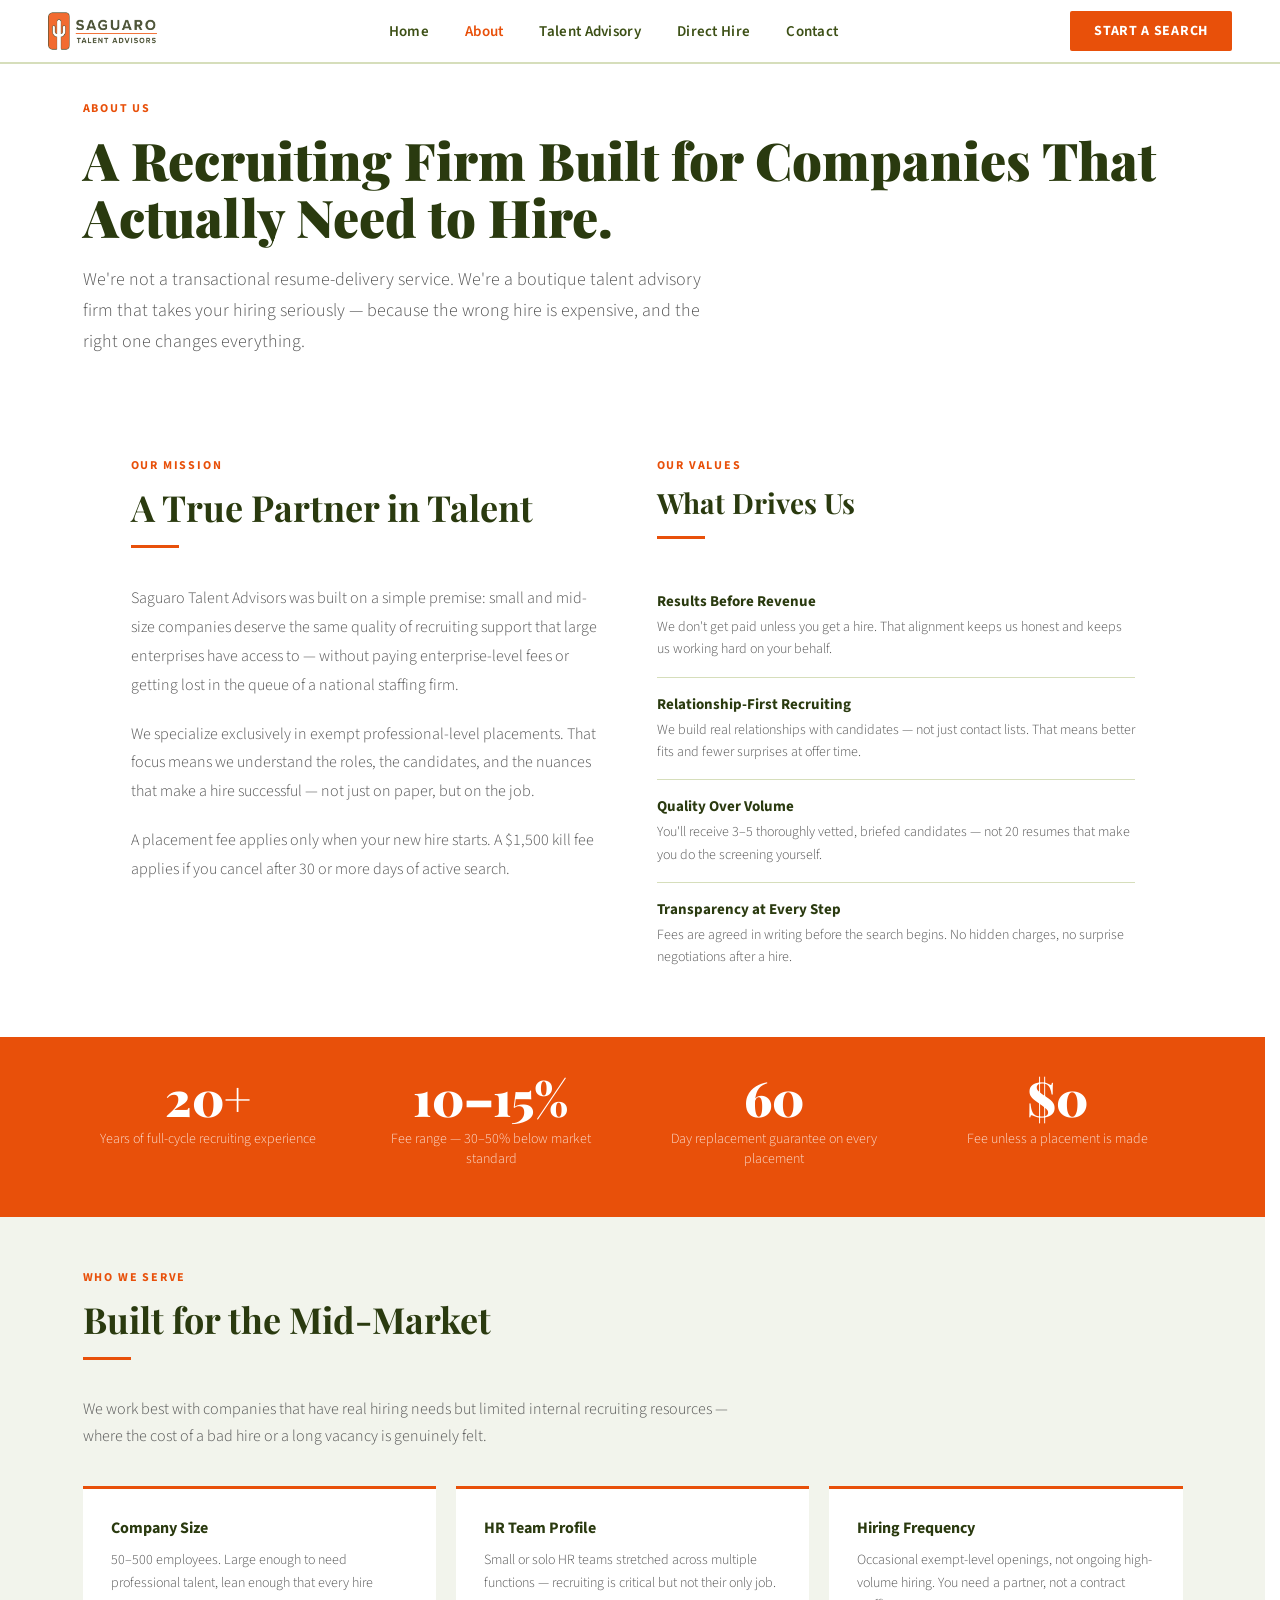
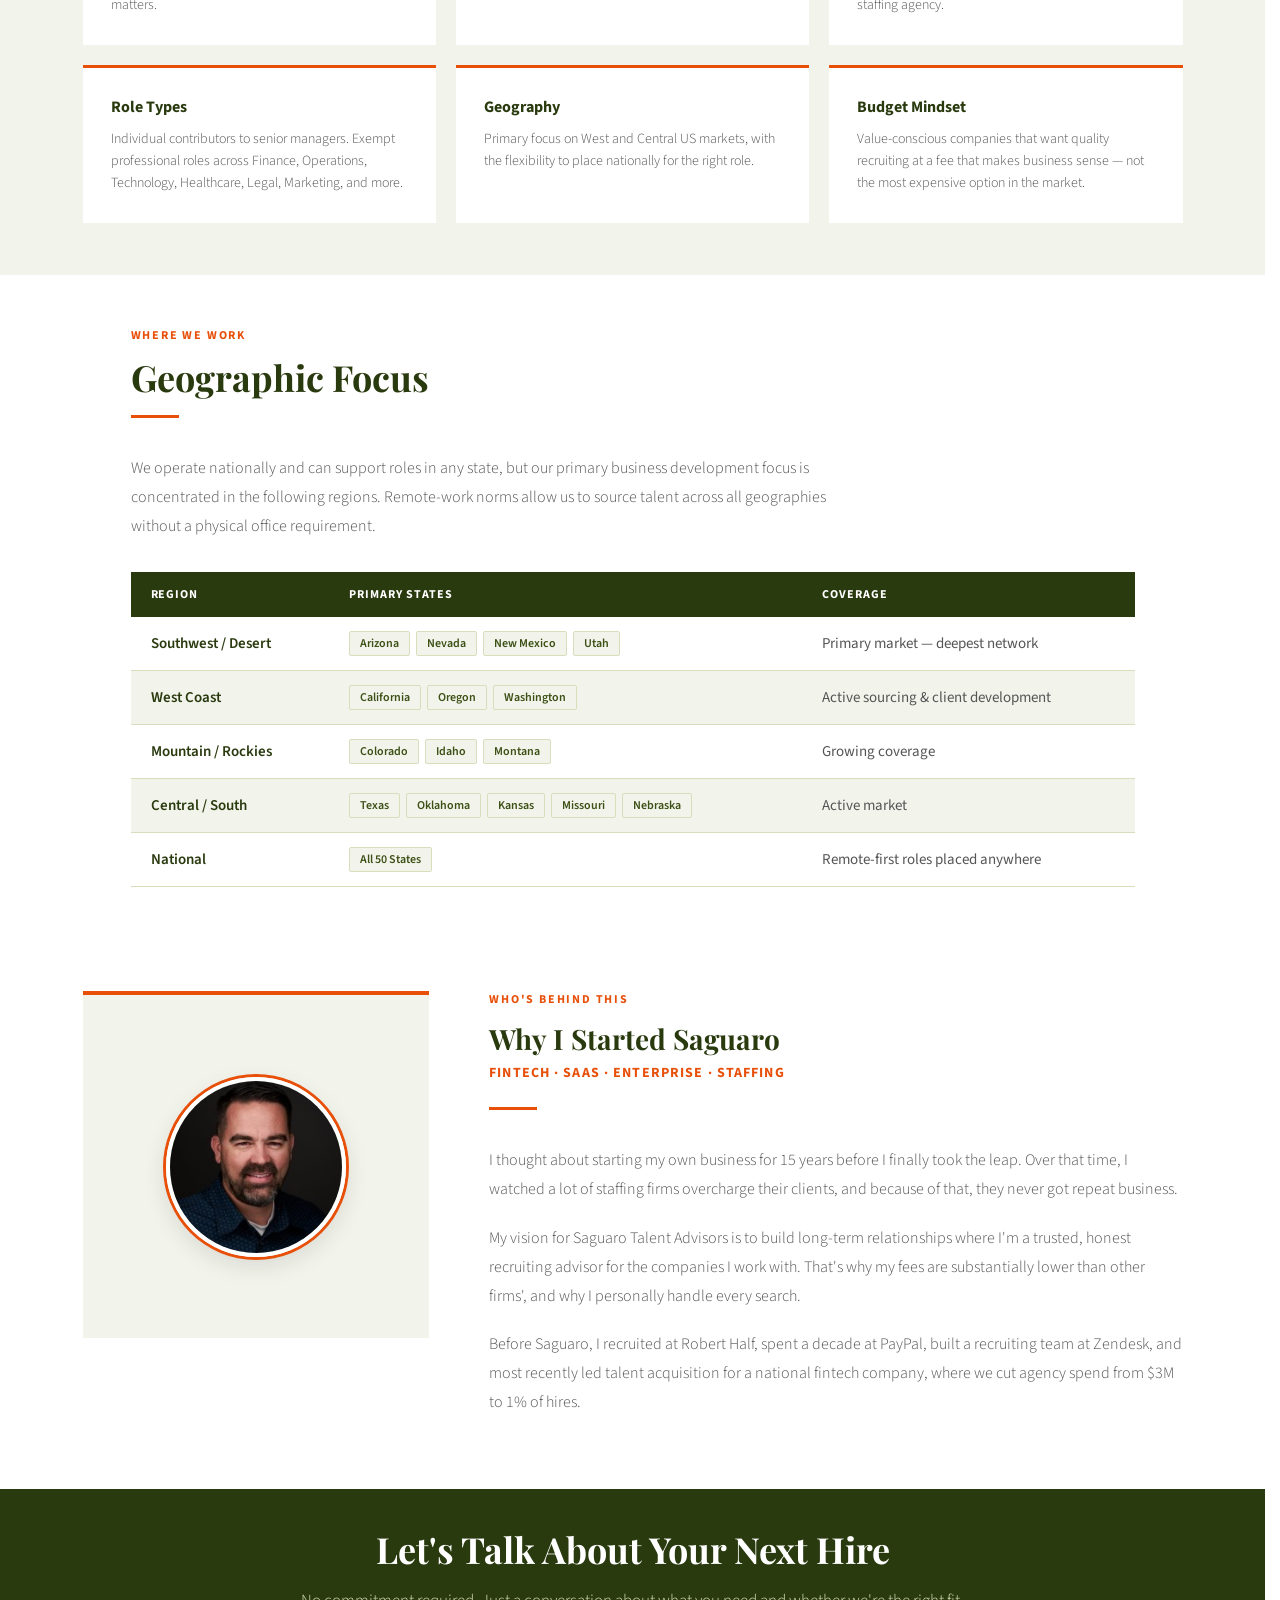
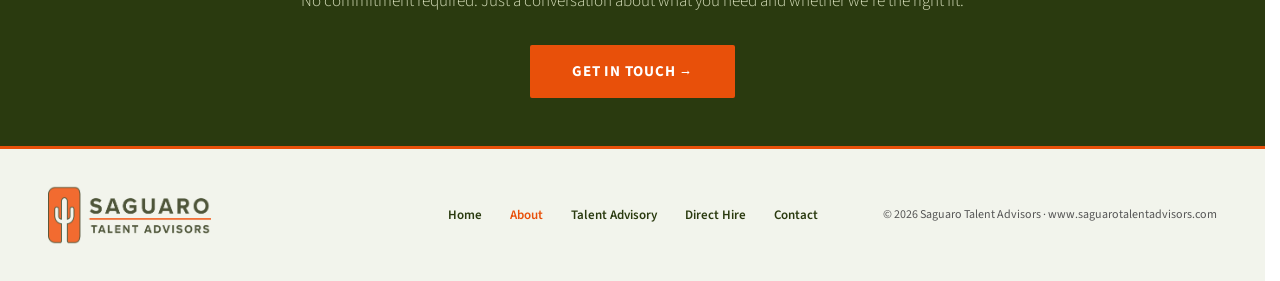
==== about/index.html @ 8bf767b0 "Round 3: drop contact Website card, remove decorative emoji, centre footer nav, fix CTA vertical cen" ====
<!DOCTYPE html>
<html lang="en">
<head>
<meta charset="UTF-8">
<meta name="viewport" content="width=device-width, initial-scale=1.0">
<title>About — Saguaro Talent Advisors</title>
<link rel="preload" href="../assets/fonts/263ee033c4d2.woff2" as="font" type="font/woff2" crossorigin>
<link href="../assets/fonts/fonts.css" rel="stylesheet">
<style>
  :root { --green:#3D5016; --dark-green:#2A3A0F; --orange:#E8500A; --sage:#F2F4EC; --mid-sage:#D6DEBB; --gray:#555555; --white:#ffffff; }
  * { margin:0; padding:0; box-sizing:border-box; }
  body { font-family:'Source Sans 3','Source Sans 3 Fallback',sans-serif; color:var(--gray); background:var(--white); }

  .page-hero { margin-top: 64px; background:var(--white); padding:36px 48px 48px; }
  .page-hero-inner { max-width:1100px; margin:0 auto; }
  .eyebrow { color:var(--orange); font-size:12px; font-weight:700; letter-spacing:0.15em; text-transform:uppercase; margin-bottom:14px; }
  .page-hero h1 { font-family:'Playfair Display',serif; font-size:52px; font-weight:900; color:var(--dark-green); line-height:1.1; margin-bottom:20px; }
  .page-hero p { font-size:18px; color:var(--gray); line-height:1.7; max-width:640px; font-weight:300; }

  .section { padding:52px 48px; max-width:1100px; margin:0 auto; box-sizing:border-box; }
  .section-eyebrow { color:var(--orange); font-size:12px; font-weight:700; letter-spacing:0.15em; text-transform:uppercase; margin-bottom:12px; }
  .section-title { font-family:'Playfair Display',serif; font-size:36px; font-weight:700; color:var(--dark-green); margin-bottom:16px; line-height:1.2; }
  .divider { width:48px; height:3px; background:var(--orange); margin:12px 0 36px; }
  .body-text { font-size:16px; line-height:1.8; color:var(--gray); font-weight:300; margin-bottom:20px; max-width:720px; }

  /* MISSION / VALUES */
  .two-col { display:grid; grid-template-columns:1fr 1fr; gap:48px; align-items:start; }
  .values-list { list-style:none; margin-top:8px; }
  .values-list li { padding:16px 0; border-bottom:1px solid var(--mid-sage); display:flex; gap:16px; align-items:flex-start; }
  .values-list li:last-child { border-bottom:none; }
  .val-title { font-size:15px; font-weight:700; color:var(--dark-green); margin-bottom:4px; }
  .val-text { font-size:14px; line-height:1.6; font-weight:300; }

  /* WHO WE SERVE */
  .sage-section { background:var(--sage); padding:52px 48px; }
  .sage-inner { max-width:1100px; margin:0 auto; }
  .sage-inner { max-width:1100px; margin:0 auto; }
  .serve-grid { display:grid; grid-template-columns:repeat(3,1fr); gap:20px; margin-top:36px; }
  .serve-card { background:var(--white); padding:28px; border-top:3px solid var(--orange); }
  .serve-card h3 { font-size:16px; font-weight:700; color:var(--dark-green); margin-bottom:10px; }
  .serve-card p { font-size:14px; line-height:1.6; font-weight:300; }

  /* GEOGRAPHY TABLE */
  .geo-table { width:100%; border-collapse:collapse; margin-top:32px; font-size:15px; }
  .geo-table th { background:var(--dark-green); color:var(--white); padding:14px 20px; text-align:left; font-size:12px; letter-spacing:0.08em; text-transform:uppercase; font-weight:700; }
  .geo-table td { padding:14px 20px; border-bottom:1px solid var(--mid-sage); }
  .geo-table tr:nth-child(even) td { background:var(--sage); }
  .geo-table td:first-child { font-weight:600; color:var(--dark-green); }
  .state-tags { display:flex; flex-wrap:wrap; gap:6px; }
  .tag { background:var(--sage); border:1px solid var(--mid-sage); color:var(--green); font-size:12px; font-weight:600; padding:3px 10px; border-radius:2px; }

  /* APPROACH STATS */
  .stats-band { background:var(--orange); padding:36px 48px 48px; }
  .stats-inner { max-width:1100px; margin:0 auto; display:grid; grid-template-columns:repeat(4,1fr); gap:32px; text-align:center; }
  .stats-inner { max-width:1100px; margin:0 auto; display:grid; grid-template-columns:repeat(4,1fr); gap:32px; }
  .stat-block { text-align:center; }
  .stat-num { font-family:'Playfair Display',serif; font-size:48px; font-weight:900; color:var(--white); line-height:1; }
  .stat-label { color:rgba(255,255,255,0.8); font-size:14px; font-weight:300; margin-top:8px; }

  /* FOUNDER */
  .founder-section { padding:52px 48px; }
  .founder-inner { max-width:1100px; margin:0 auto; display:grid; grid-template-columns:1fr 2fr; gap:60px; align-items:start; }
  .founder-img { background:var(--sage); aspect-ratio:1; border-top:4px solid var(--orange); display:flex; align-items:center; justify-content:center; font-size:64px; }
  /* 200px source photo shown at 180px (never upscaled), circular with a white + orange ring */
  .founder-photo { display:block; width:180px; height:180px; border-radius:50%; object-fit:cover; border:4px solid var(--white); box-shadow:0 0 0 3px var(--orange), 0 8px 24px rgba(0,0,0,0.12); }
  .founder-name { font-family:'Playfair Display',serif; font-size:28px; font-weight:700; color:var(--dark-green); margin-bottom:6px; }
  .founder-title { color:var(--orange); font-size:14px; font-weight:700; letter-spacing:0.08em; text-transform:uppercase; margin-bottom:24px; }

  /* CTA */
  .cta-band { background:var(--dark-green); padding:36px 48px 48px; text-align:center; }
  .cta-band h2 { font-family:'Playfair Display',serif; font-size:36px; font-weight:700; color:var(--white); margin-bottom:16px; }
  .cta-band p { color:var(--mid-sage); font-size:17px; margin-bottom:32px; font-weight:300; }

  

  .logo-text { font-family: Playfair Display, serif; font-size: 22px; font-weight: 900; color: var(--dark-green); letter-spacing: 0.08em; display: flex; flex-direction: column; line-height: 1; }
  .logo-sub { font-family: Source Sans 3, sans-serif; font-size: 9px; font-weight: 700; color: var(--orange); letter-spacing: 0.2em; text-transform: uppercase; margin-top: 3px; }

  /* ── MOBILE RESPONSIVE ── */
  @media (max-width: 768px) {

    .page-hero, .hero { padding: 48px 20px; }
    .page-hero-inner, .hero { grid-template-columns: 1fr !important; gap: 36px; }
    .page-hero h1, .hero h1 { font-size: 32px; }
    .page-hero p, .hero-sub { font-size: 15px; }
    .hero-ctas { flex-direction: column; }

    .section { padding: 48px 20px; }
    .two-col { grid-template-columns: 1fr !important; gap: 36px; }
    .section-title { font-size: 26px; }

    .steps { grid-template-columns: 1fr !important; }
    .services-grid { grid-template-columns: 1fr !important; }
    .serve-grid { grid-template-columns: 1fr !important; }
    .need-grid { grid-template-columns: 1fr !important; }
    .faq-grid { grid-template-columns: 1fr !important; }
    .testimonials-grid { grid-template-columns: 1fr !important; }

    .compare-section, .fee-section, .sage-section, .roles-section,
    .guarantee-section, .pricing-section, .faq-strip, .need-us-section,
    .training-section { padding: 48px 20px; }

    .fee-wrap { grid-template-columns: 1fr !important; gap: 36px; }
    .guarantee-inner { grid-template-columns: 1fr !important; gap: 36px; }
    .founder-inner { grid-template-columns: 1fr !important; gap: 36px; }
    .founder-img { aspect-ratio:auto; padding:32px 0; }
    .founder-photo { width:160px; height:160px; }
    .fee-inner, .sage-inner, .roles-inner, .pricing-inner,
    .faq-inner, .need-us-inner, .compare-wrap { padding: 0; }

    .stats-inner { grid-template-columns: 1fr 1fr !important; gap: 24px; }
    .stat-num { font-size: 36px; }

    .compare-table, .fee-table, .geo-table, .roles-table,
    .training-table, .pricing-table { font-size: 13px; }
    .compare-table th, .compare-table td,
    .fee-table th, .fee-table td,
    .geo-table th, .geo-table td,
    .roles-table th, .roles-table td,
    .training-table th, .training-table td,
    .pricing-table th, .pricing-table td { padding: 10px 12px; }

    .calc-box { grid-template-columns: 1fr !important; gap: 16px; text-align: center; }
    .process { display: block; }
    .process-step { grid-template-columns: 48px 1fr; gap: 16px; }

    .hero-card { margin-top: 0; }
    .stat-row { flex-direction: column; gap: 4px; }
    .stat-value { text-align: left !important; max-width: 100% !important; }

    .contact-section { grid-template-columns: 1fr !important; gap: 48px; padding: 48px 20px; }
    .form-row { grid-template-columns: 1fr !important; gap: 0; }

    .trust-bar { flex-wrap: wrap; gap: 16px; padding: 16px 20px; justify-content: flex-start; }
    .trust-item { font-size: 12px; }

    .cta-band { padding: 48px 20px; }
    .cta-band h2 { font-size: 26px; }


    .hero-checklist { margin-top: 8px; }
    .hero-services { margin-top: 8px; }

    .page-hero-inner { grid-template-columns: 1fr; }
  }

  @media (max-width: 480px) {
    .page-hero h1, .hero h1 { font-size: 26px; }
    .section-title { font-size: 22px; }
    .stats-inner { grid-template-columns: 1fr !important; }
    .compare-table thead { display: none; }
    .compare-table td { display: block; padding: 8px 12px; }
    .compare-table tr { border-bottom: 2px solid var(--mid-sage); margin-bottom: 8px; display: block; }
  }



</style>
<link href="../assets/nav.css" rel="stylesheet">
<link href="../assets/site.css" rel="stylesheet">
</head>
<body>

<nav>
  <div class="nav-logo"><img src="../assets/img/logo.png" alt="Saguaro Talent Advisors"></div>
  <button class="nav-hamburger" id="navToggle" aria-label="Toggle menu">
    <span></span><span></span><span></span>
  </button>
  <ul class="nav-links">
    <li><a href='../'>Home</a></li>
    <li><a href='../about/' aria-current="page">About</a></li>
    <li><a href='../advisory/'>Talent Advisory</a></li>
    <li><a href='../hiring/'>Direct Hire</a></li>
    <li><a href='../contact/'>Contact</a></li>
  </ul>
  <a class='nav-cta' href='../contact/'>Start a Search</a>
</nav>

<div class="page-hero">
  <div class="page-hero-inner">
    <div class="eyebrow">About Us</div>
    <h1>A Recruiting Firm Built for Companies That Actually Need to Hire.</h1>
    <p>We're not a transactional resume-delivery service. We're a boutique talent advisory firm that takes your hiring seriously — because the wrong hire is expensive, and the right one changes everything.</p>
  </div>
</div>

<!-- MISSION -->
<div class="section">
  <div class="two-col">
    <div>
      <div class="section-eyebrow">Our Mission</div>
      <div class="section-title">A True Partner in Talent</div>
      <div class="divider"></div>
      <p class="body-text">Saguaro Talent Advisors was built on a simple premise: small and mid-size companies deserve the same quality of recruiting support that large enterprises have access to — without paying enterprise-level fees or getting lost in the queue of a national staffing firm.</p>
      <p class="body-text">We specialize exclusively in exempt professional-level placements. That focus means we understand the roles, the candidates, and the nuances that make a hire successful — not just on paper, but on the job.</p>
      <p class="body-text">A placement fee applies only when your new hire starts. A $1,500 kill fee applies if you cancel after 30 or more days of active search.</p>
    </div>
    <div>
      <div class="section-eyebrow">Our Values</div>
      <div class="section-title" style="font-size:28px">What Drives Us</div>
      <div class="divider"></div>
      <ul class="values-list">
        <li><div><div class="val-title">Results Before Revenue</div><div class="val-text">We don't get paid unless you get a hire. That alignment keeps us honest and keeps us working hard on your behalf.</div></div></li>
        <li><div><div class="val-title">Relationship-First Recruiting</div><div class="val-text">We build real relationships with candidates — not just contact lists. That means better fits and fewer surprises at offer time.</div></div></li>
        <li><div><div class="val-title">Quality Over Volume</div><div class="val-text">You'll receive 3–5 thoroughly vetted, briefed candidates — not 20 resumes that make you do the screening yourself.</div></div></li>
        <li><div><div class="val-title">Transparency at Every Step</div><div class="val-text">Fees are agreed in writing before the search begins. No hidden charges, no surprise negotiations after a hire.</div></div></li>
      </ul>
    </div>
  </div>
</div>

<!-- STATS BAND -->
<div class="stats-band">
  <div class="stats-inner">
    <div class="stat-block"><div class="stat-num">20+</div><div class="stat-label">Years of full-cycle recruiting experience</div></div>
    <div class="stat-block"><div class="stat-num">10–15%</div><div class="stat-label">Fee range — 30–50% below market standard</div></div>
    <div class="stat-block"><div class="stat-num">60</div><div class="stat-label">Day replacement guarantee on every placement</div></div>
    <div class="stat-block"><div class="stat-num">$0</div><div class="stat-label">Fee unless a placement is made</div></div>
  </div>
</div>

<!-- WHO WE SERVE -->
<div class="sage-section">
  <div class="sage-inner">
    <div class="section-eyebrow">Who We Serve</div>
    <div class="section-title">Built for the Mid-Market</div>
    <div class="divider"></div>
    <p style="font-size:16px; line-height:1.7; font-weight:300; max-width:680px; margin-bottom:8px;">We work best with companies that have real hiring needs but limited internal recruiting resources — where the cost of a bad hire or a long vacancy is genuinely felt.</p>
    <div class="serve-grid">
      <div class="serve-card"><h3>Company Size</h3><p>50–500 employees. Large enough to need professional talent, lean enough that every hire matters.</p></div>
      <div class="serve-card"><h3>HR Team Profile</h3><p>Small or solo HR teams stretched across multiple functions — recruiting is critical but not their only job.</p></div>
      <div class="serve-card"><h3>Hiring Frequency</h3><p>Occasional exempt-level openings, not ongoing high-volume hiring. You need a partner, not a contract staffing agency.</p></div>
      <div class="serve-card"><h3>Role Types</h3><p>Individual contributors to senior managers. Exempt professional roles across Finance, Operations, Technology, Healthcare, Legal, Marketing, and more.</p></div>
      <div class="serve-card"><h3>Geography</h3><p>Primary focus on West and Central US markets, with the flexibility to place nationally for the right role.</p></div>
      <div class="serve-card"><h3>Budget Mindset</h3><p>Value-conscious companies that want quality recruiting at a fee that makes business sense — not the most expensive option in the market.</p></div>
    </div>
  </div>
</div>

<!-- GEOGRAPHY TABLE -->
<div class="section">
  <div class="section-eyebrow">Where We Work</div>
  <div class="section-title">Geographic Focus</div>
  <div class="divider"></div>
  <p class="body-text">We operate nationally and can support roles in any state, but our primary business development focus is concentrated in the following regions. Remote-work norms allow us to source talent across all geographies without a physical office requirement.</p>
  <table class="geo-table">
    <thead><tr><th>Region</th><th>Primary States</th><th>Coverage</th></tr></thead>
    <tbody>
      <tr><td>Southwest / Desert</td><td><div class="state-tags"><span class="tag">Arizona</span><span class="tag">Nevada</span><span class="tag">New Mexico</span><span class="tag">Utah</span></div></td><td>Primary market — deepest network</td></tr>
      <tr><td>West Coast</td><td><div class="state-tags"><span class="tag">California</span><span class="tag">Oregon</span><span class="tag">Washington</span></div></td><td>Active sourcing & client development</td></tr>
      <tr><td>Mountain / Rockies</td><td><div class="state-tags"><span class="tag">Colorado</span><span class="tag">Idaho</span><span class="tag">Montana</span></div></td><td>Growing coverage</td></tr>
      <tr><td>Central / South</td><td><div class="state-tags"><span class="tag">Texas</span><span class="tag">Oklahoma</span><span class="tag">Kansas</span><span class="tag">Missouri</span><span class="tag">Nebraska</span></div></td><td>Active market</td></tr>
      <tr><td>National</td><td><div class="state-tags"><span class="tag">All 50 States</span></div></td><td>Remote-first roles placed anywhere</td></tr>
    </tbody>
  </table>
</div>

<!-- FOUNDER -->
<div class="founder-section">
  <div class="founder-inner">
    <div>
      <div class="founder-img"><img class="founder-photo" src="../assets/img/brian-headshot.jpg" alt="Brian, founder of Saguaro Talent Advisors" width="200" height="200" loading="lazy" decoding="async"></div>
    </div>
    <div>
      <div class="section-eyebrow">Who's Behind This</div>
      <div class="founder-name">Why I Started Saguaro</div>
      <div class="founder-title">Fintech · SaaS · Enterprise · Staffing</div>
      <div class="divider"></div>
      <p class="body-text">I thought about starting my own business for 15 years before I finally took the leap. Over that time, I watched a lot of staffing firms overcharge their clients, and because of that, they never got repeat business.</p>
      <p class="body-text">My vision for Saguaro Talent Advisors is to build long-term relationships where I'm a trusted, honest recruiting advisor for the companies I work with. That's why my fees are substantially lower than other firms', and why I personally handle every search.</p>
      <p class="body-text">Before Saguaro, I recruited at Robert Half, spent a decade at PayPal, built a recruiting team at Zendesk, and most recently led talent acquisition for a national fintech company, where we cut agency spend from $3M to 1% of hires.</p>
    </div>
  </div>
</div>

<!-- CTA -->
<div class="cta-band">
  <h2>Let's Talk About Your Next Hire</h2>
  <p>No commitment required. Just a conversation about what you need and whether we're the right fit.</p>
  <a class='btn-orange' href='../contact/'>Get in Touch →</a>
</div>

<footer>
  <div class="footer-logo"><img src="../assets/img/logo.png" alt="Saguaro Talent Advisors" width="163" height="60"></div>
  <div class="footer-links"><a href='../'>Home</a><a href='../about/' aria-current='page'>About</a><a href='../advisory/'>Talent Advisory</a><a href='../hiring/'>Direct Hire</a><a href='../contact/'>Contact</a></div>
  <div class="footer-copy">© 2026 Saguaro Talent Advisors · www.saguarotalentadvisors.com</div>
</footer>

<script>
  const toggle = document.getElementById('navToggle');
  const links = document.querySelector('.nav-links');
  if (toggle && links) {
    toggle.addEventListener('click', () => {
      toggle.classList.toggle('open');
      links.classList.toggle('open');
      document.body.style.overflow = links.classList.contains('open') ? 'hidden' : '';
    });
    links.querySelectorAll('a').forEach(a => {
      a.addEventListener('click', () => {
        toggle.classList.remove('open');
        links.classList.remove('open');
        document.body.style.overflow = '';
      });
    });
  }
</script>

</body>
</html>
---- assets/fonts/fonts.css ----
/* Self-hosted Google Fonts: Playfair Display & Source Sans 3 (SIL Open Font License 1.1) */
/* cyrillic */
@font-face {
  font-family: 'Playfair Display';
  font-style: normal;
  font-weight: 400;
  font-display: swap;
  src: url(64b566ad864f.woff2) format('woff2');
  unicode-range: U+0301, U+0400-045F, U+0490-0491, U+04B0-04B1, U+2116;
}
/* vietnamese */
@font-face {
  font-family: 'Playfair Display';
  font-style: normal;
  font-weight: 400;
  font-display: swap;
  src: url(2ac5e2f25b27.woff2) format('woff2');
  unicode-range: U+0102-0103, U+0110-0111, U+0128-0129, U+0168-0169, U+01A0-01A1, U+01AF-01B0, U+0300-0301, U+0303-0304, U+0308-0309, U+0323, U+0329, U+1EA0-1EF9, U+20AB;
}
/* latin-ext */
@font-face {
  font-family: 'Playfair Display';
  font-style: normal;
  font-weight: 400;
  font-display: swap;
  src: url(4136269b36a2.woff2) format('woff2');
  unicode-range: U+0100-02BA, U+02BD-02C5, U+02C7-02CC, U+02CE-02D7, U+02DD-02FF, U+0304, U+0308, U+0329, U+1D00-1DBF, U+1E00-1E9F, U+1EF2-1EFF, U+2020, U+20A0-20AB, U+20AD-20C4, U+2113, U+2C60-2C7F, U+A720-A7FF;
}
/* latin */
@font-face {
  font-family: 'Playfair Display';
  font-style: normal;
  font-weight: 400;
  font-display: swap;
  src: url(48d1e9cdfb4d.woff2) format('woff2');
  unicode-range: U+0000-00FF, U+0131, U+0152-0153, U+02BB-02BC, U+02C6, U+02DA, U+02DC, U+0304, U+0308, U+0329, U+2000-206F, U+20AC, U+2122, U+2191, U+2193, U+2212, U+2215, U+FEFF, U+FFFD;
}
/* cyrillic */
@font-face {
  font-family: 'Playfair Display';
  font-style: normal;
  font-weight: 700;
  font-display: swap;
  src: url(64b566ad864f.woff2) format('woff2');
  unicode-range: U+0301, U+0400-045F, U+0490-0491, U+04B0-04B1, U+2116;
}
/* vietnamese */
@font-face {
  font-family: 'Playfair Display';
  font-style: normal;
  font-weight: 700;
  font-display: swap;
  src: url(2ac5e2f25b27.woff2) format('woff2');
  unicode-range: U+0102-0103, U+0110-0111, U+0128-0129, U+0168-0169, U+01A0-01A1, U+01AF-01B0, U+0300-0301, U+0303-0304, U+0308-0309, U+0323, U+0329, U+1EA0-1EF9, U+20AB;
}
/* latin-ext */
@font-face {
  font-family: 'Playfair Display';
  font-style: normal;
  font-weight: 700;
  font-display: swap;
  src: url(4136269b36a2.woff2) format('woff2');
  unicode-range: U+0100-02BA, U+02BD-02C5, U+02C7-02CC, U+02CE-02D7, U+02DD-02FF, U+0304, U+0308, U+0329, U+1D00-1DBF, U+1E00-1E9F, U+1EF2-1EFF, U+2020, U+20A0-20AB, U+20AD-20C4, U+2113, U+2C60-2C7F, U+A720-A7FF;
}
/* latin */
@font-face {
  font-family: 'Playfair Display';
  font-style: normal;
  font-weight: 700;
  font-display: swap;
  src: url(48d1e9cdfb4d.woff2) format('woff2');
  unicode-range: U+0000-00FF, U+0131, U+0152-0153, U+02BB-02BC, U+02C6, U+02DA, U+02DC, U+0304, U+0308, U+0329, U+2000-206F, U+20AC, U+2122, U+2191, U+2193, U+2212, U+2215, U+FEFF, U+FFFD;
}
/* cyrillic */
@font-face {
  font-family: 'Playfair Display';
  font-style: normal;
  font-weight: 900;
  font-display: swap;
  src: url(64b566ad864f.woff2) format('woff2');
  unicode-range: U+0301, U+0400-045F, U+0490-0491, U+04B0-04B1, U+2116;
}
/* vietnamese */
@font-face {
  font-family: 'Playfair Display';
  font-style: normal;
  font-weight: 900;
  font-display: swap;
  src: url(2ac5e2f25b27.woff2) format('woff2');
  unicode-range: U+0102-0103, U+0110-0111, U+0128-0129, U+0168-0169, U+01A0-01A1, U+01AF-01B0, U+0300-0301, U+0303-0304, U+0308-0309, U+0323, U+0329, U+1EA0-1EF9, U+20AB;
}
/* latin-ext */
@font-face {
  font-family: 'Playfair Display';
  font-style: normal;
  font-weight: 900;
  font-display: swap;
  src: url(4136269b36a2.woff2) format('woff2');
  unicode-range: U+0100-02BA, U+02BD-02C5, U+02C7-02CC, U+02CE-02D7, U+02DD-02FF, U+0304, U+0308, U+0329, U+1D00-1DBF, U+1E00-1E9F, U+1EF2-1EFF, U+2020, U+20A0-20AB, U+20AD-20C4, U+2113, U+2C60-2C7F, U+A720-A7FF;
}
/* latin */
@font-face {
  font-family: 'Playfair Display';
  font-style: normal;
  font-weight: 900;
  font-display: swap;
  src: url(48d1e9cdfb4d.woff2) format('woff2');
  unicode-range: U+0000-00FF, U+0131, U+0152-0153, U+02BB-02BC, U+02C6, U+02DA, U+02DC, U+0304, U+0308, U+0329, U+2000-206F, U+20AC, U+2122, U+2191, U+2193, U+2212, U+2215, U+FEFF, U+FFFD;
}
/* cyrillic-ext */
@font-face {
  font-family: 'Source Sans 3';
  font-style: normal;
  font-weight: 300;
  font-display: swap;
  src: url(87da16d0e196.woff2) format('woff2');
  unicode-range: U+0460-052F, U+1C80-1C8A, U+20B4, U+2DE0-2DFF, U+A640-A69F, U+FE2E-FE2F;
}
/* cyrillic */
@font-face {
  font-family: 'Source Sans 3';
  font-style: normal;
  font-weight: 300;
  font-display: swap;
  src: url(a0d531f04a40.woff2) format('woff2');
  unicode-range: U+0301, U+0400-045F, U+0490-0491, U+04B0-04B1, U+2116;
}
/* greek-ext */
@font-face {
  font-family: 'Source Sans 3';
  font-style: normal;
  font-weight: 300;
  font-display: swap;
  src: url(27d1c4d94bc5.woff2) format('woff2');
  unicode-range: U+1F00-1FFF;
}
/* greek */
@font-face {
  font-family: 'Source Sans 3';
  font-style: normal;
  font-weight: 300;
  font-display: swap;
  src: url(53bf401ae196.woff2) format('woff2');
  unicode-range: U+0370-0377, U+037A-037F, U+0384-038A, U+038C, U+038E-03A1, U+03A3-03FF;
}
/* vietnamese */
@font-face {
  font-family: 'Source Sans 3';
  font-style: normal;
  font-weight: 300;
  font-display: swap;
  src: url(62a59df6e6df.woff2) format('woff2');
  unicode-range: U+0102-0103, U+0110-0111, U+0128-0129, U+0168-0169, U+01A0-01A1, U+01AF-01B0, U+0300-0301, U+0303-0304, U+0308-0309, U+0323, U+0329, U+1EA0-1EF9, U+20AB;
}
/* latin-ext */
@font-face {
  font-family: 'Source Sans 3';
  font-style: normal;
  font-weight: 300;
  font-display: swap;
  src: url(7ee8efc7aedc.woff2) format('woff2');
  unicode-range: U+0100-02BA, U+02BD-02C5, U+02C7-02CC, U+02CE-02D7, U+02DD-02FF, U+0304, U+0308, U+0329, U+1D00-1DBF, U+1E00-1E9F, U+1EF2-1EFF, U+2020, U+20A0-20AB, U+20AD-20C4, U+2113, U+2C60-2C7F, U+A720-A7FF;
}
/* latin */
@font-face {
  font-family: 'Source Sans 3';
  font-style: normal;
  font-weight: 300;
  font-display: swap;
  src: url(263ee033c4d2.woff2) format('woff2');
  unicode-range: U+0000-00FF, U+0131, U+0152-0153, U+02BB-02BC, U+02C6, U+02DA, U+02DC, U+0304, U+0308, U+0329, U+2000-206F, U+20AC, U+2122, U+2191, U+2193, U+2212, U+2215, U+FEFF, U+FFFD;
}
/* cyrillic-ext */
@font-face {
  font-family: 'Source Sans 3';
  font-style: normal;
  font-weight: 400;
  font-display: swap;
  src: url(87da16d0e196.woff2) format('woff2');
  unicode-range: U+0460-052F, U+1C80-1C8A, U+20B4, U+2DE0-2DFF, U+A640-A69F, U+FE2E-FE2F;
}
/* cyrillic */
@font-face {
  font-family: 'Source Sans 3';
  font-style: normal;
  font-weight: 400;
  font-display: swap;
  src: url(a0d531f04a40.woff2) format('woff2');
  unicode-range: U+0301, U+0400-045F, U+0490-0491, U+04B0-04B1, U+2116;
}
/* greek-ext */
@font-face {
  font-family: 'Source Sans 3';
  font-style: normal;
  font-weight: 400;
  font-display: swap;
  src: url(27d1c4d94bc5.woff2) format('woff2');
  unicode-range: U+1F00-1FFF;
}
/* greek */
@font-face {
  font-family: 'Source Sans 3';
  font-style: normal;
  font-weight: 400;
  font-display: swap;
  src: url(53bf401ae196.woff2) format('woff2');
  unicode-range: U+0370-0377, U+037A-037F, U+0384-038A, U+038C, U+038E-03A1, U+03A3-03FF;
}
/* vietnamese */
@font-face {
  font-family: 'Source Sans 3';
  font-style: normal;
  font-weight: 400;
  font-display: swap;
  src: url(62a59df6e6df.woff2) format('woff2');
  unicode-range: U+0102-0103, U+0110-0111, U+0128-0129, U+0168-0169, U+01A0-01A1, U+01AF-01B0, U+0300-0301, U+0303-0304, U+0308-0309, U+0323, U+0329, U+1EA0-1EF9, U+20AB;
}
/* latin-ext */
@font-face {
  font-family: 'Source Sans 3';
  font-style: normal;
  font-weight: 400;
  font-display: swap;
  src: url(7ee8efc7aedc.woff2) format('woff2');
  unicode-range: U+0100-02BA, U+02BD-02C5, U+02C7-02CC, U+02CE-02D7, U+02DD-02FF, U+0304, U+0308, U+0329, U+1D00-1DBF, U+1E00-1E9F, U+1EF2-1EFF, U+2020, U+20A0-20AB, U+20AD-20C4, U+2113, U+2C60-2C7F, U+A720-A7FF;
}
/* latin */
@font-face {
  font-family: 'Source Sans 3';
  font-style: normal;
  font-weight: 400;
  font-display: swap;
  src: url(263ee033c4d2.woff2) format('woff2');
  unicode-range: U+0000-00FF, U+0131, U+0152-0153, U+02BB-02BC, U+02C6, U+02DA, U+02DC, U+0304, U+0308, U+0329, U+2000-206F, U+20AC, U+2122, U+2191, U+2193, U+2212, U+2215, U+FEFF, U+FFFD;
}
/* cyrillic-ext */
@font-face {
  font-family: 'Source Sans 3';
  font-style: normal;
  font-weight: 600;
  font-display: swap;
  src: url(87da16d0e196.woff2) format('woff2');
  unicode-range: U+0460-052F, U+1C80-1C8A, U+20B4, U+2DE0-2DFF, U+A640-A69F, U+FE2E-FE2F;
}
/* cyrillic */
@font-face {
  font-family: 'Source Sans 3';
  font-style: normal;
  font-weight: 600;
  font-display: swap;
  src: url(a0d531f04a40.woff2) format('woff2');
  unicode-range: U+0301, U+0400-045F, U+0490-0491, U+04B0-04B1, U+2116;
}
/* greek-ext */
@font-face {
  font-family: 'Source Sans 3';
  font-style: normal;
  font-weight: 600;
  font-display: swap;
  src: url(27d1c4d94bc5.woff2) format('woff2');
  unicode-range: U+1F00-1FFF;
}
/* greek */
@font-face {
  font-family: 'Source Sans 3';
  font-style: normal;
  font-weight: 600;
  font-display: swap;
  src: url(53bf401ae196.woff2) format('woff2');
  unicode-range: U+0370-0377, U+037A-037F, U+0384-038A, U+038C, U+038E-03A1, U+03A3-03FF;
}
/* vietnamese */
@font-face {
  font-family: 'Source Sans 3';
  font-style: normal;
  font-weight: 600;
  font-display: swap;
  src: url(62a59df6e6df.woff2) format('woff2');
  unicode-range: U+0102-0103, U+0110-0111, U+0128-0129, U+0168-0169, U+01A0-01A1, U+01AF-01B0, U+0300-0301, U+0303-0304, U+0308-0309, U+0323, U+0329, U+1EA0-1EF9, U+20AB;
}
/* latin-ext */
@font-face {
  font-family: 'Source Sans 3';
  font-style: normal;
  font-weight: 600;
  font-display: swap;
  src: url(7ee8efc7aedc.woff2) format('woff2');
  unicode-range: U+0100-02BA, U+02BD-02C5, U+02C7-02CC, U+02CE-02D7, U+02DD-02FF, U+0304, U+0308, U+0329, U+1D00-1DBF, U+1E00-1E9F, U+1EF2-1EFF, U+2020, U+20A0-20AB, U+20AD-20C4, U+2113, U+2C60-2C7F, U+A720-A7FF;
}
/* latin */
@font-face {
  font-family: 'Source Sans 3';
  font-style: normal;
  font-weight: 600;
  font-display: swap;
  src: url(263ee033c4d2.woff2) format('woff2');
  unicode-range: U+0000-00FF, U+0131, U+0152-0153, U+02BB-02BC, U+02C6, U+02DA, U+02DC, U+0304, U+0308, U+0329, U+2000-206F, U+20AC, U+2122, U+2191, U+2193, U+2212, U+2215, U+FEFF, U+FFFD;
}
/* cyrillic-ext */
@font-face {
  font-family: 'Source Sans 3';
  font-style: normal;
  font-weight: 700;
  font-display: swap;
  src: url(87da16d0e196.woff2) format('woff2');
  unicode-range: U+0460-052F, U+1C80-1C8A, U+20B4, U+2DE0-2DFF, U+A640-A69F, U+FE2E-FE2F;
}
/* cyrillic */
@font-face {
  font-family: 'Source Sans 3';
  font-style: normal;
  font-weight: 700;
  font-display: swap;
  src: url(a0d531f04a40.woff2) format('woff2');
  unicode-range: U+0301, U+0400-045F, U+0490-0491, U+04B0-04B1, U+2116;
}
/* greek-ext */
@font-face {
  font-family: 'Source Sans 3';
  font-style: normal;
  font-weight: 700;
  font-display: swap;
  src: url(27d1c4d94bc5.woff2) format('woff2');
  unicode-range: U+1F00-1FFF;
}
/* greek */
@font-face {
  font-family: 'Source Sans 3';
  font-style: normal;
  font-weight: 700;
  font-display: swap;
  src: url(53bf401ae196.woff2) format('woff2');
  unicode-range: U+0370-0377, U+037A-037F, U+0384-038A, U+038C, U+038E-03A1, U+03A3-03FF;
}
/* vietnamese */
@font-face {
  font-family: 'Source Sans 3';
  font-style: normal;
  font-weight: 700;
  font-display: swap;
  src: url(62a59df6e6df.woff2) format('woff2');
  unicode-range: U+0102-0103, U+0110-0111, U+0128-0129, U+0168-0169, U+01A0-01A1, U+01AF-01B0, U+0300-0301, U+0303-0304, U+0308-0309, U+0323, U+0329, U+1EA0-1EF9, U+20AB;
}
/* latin-ext */
@font-face {
  font-family: 'Source Sans 3';
  font-style: normal;
  font-weight: 700;
  font-display: swap;
  src: url(7ee8efc7aedc.woff2) format('woff2');
  unicode-range: U+0100-02BA, U+02BD-02C5, U+02C7-02CC, U+02CE-02D7, U+02DD-02FF, U+0304, U+0308, U+0329, U+1D00-1DBF, U+1E00-1E9F, U+1EF2-1EFF, U+2020, U+20A0-20AB, U+20AD-20C4, U+2113, U+2C60-2C7F, U+A720-A7FF;
}
/* latin */
@font-face {
  font-family: 'Source Sans 3';
  font-style: normal;
  font-weight: 700;
  font-display: swap;
  src: url(263ee033c4d2.woff2) format('woff2');
  unicode-range: U+0000-00FF, U+0131, U+0152-0153, U+02BB-02BC, U+02C6, U+02DA, U+02DC, U+0304, U+0308, U+0329, U+2000-206F, U+20AC, U+2122, U+2191, U+2193, U+2212, U+2215, U+FEFF, U+FFFD;
}

/* Metric-matched fallback for Source Sans 3: while the web font is loading
   (font-display: swap), text renders in Arial scaled to Source Sans 3's width
   and line height, so nothing shifts when the real font swaps in. */
@font-face {
  font-family: 'Source Sans 3 Fallback';
  font-weight: 100 500;
  src: local('Arial'), local('ArialMT'), local('Liberation Sans'), local('Arimo'), local('Helvetica');
  size-adjust: 90.6%;
  ascent-override: 113%;
  descent-override: 44.2%;
  line-gap-override: 0%;
}
@font-face {
  font-family: 'Source Sans 3 Fallback';
  font-weight: 600 900;
  src: local('Arial Bold'), local('Arial-BoldMT'), local('Liberation Sans Bold'), local('LiberationSans-Bold'), local('Arimo Bold'), local('Arimo-Bold'), local('Helvetica Bold');
  size-adjust: 89.7%;
  ascent-override: 114.2%;
  descent-override: 44.6%;
  line-gap-override: 0%;
}
---- assets/nav.css ----
/* Shared site header. Every page links this file and uses the same <nav> markup,
   so the header looks and measures the same everywhere. */

/* Always reserve the scrollbar's space so the viewport (and the fixed nav) never
   changes width between pages or when the mobile menu locks scrolling. */
html { scrollbar-gutter: stable; }

nav {
  position: fixed; top: 0; left: 0; right: 0; z-index: 100;
  background: var(--white); border-bottom: 2px solid var(--mid-sage);
  display: flex; align-items: center; justify-content: space-between;
  padding: 0 48px; height: 64px;
  font-family: 'Source Sans 3', 'Source Sans 3 Fallback', sans-serif;
}
/* display:block so the logo's position doesn't depend on the text font's line metrics */
.nav-logo img { display: block; height: 40px; width: auto; }
.nav-links { display: flex; gap: 36px; list-style: none; }
.nav-links a { text-decoration: none; color: var(--green); font-weight: 600; font-size: 15px; letter-spacing: 0.02em; white-space: nowrap; transition: color 0.2s; }
.nav-links a:hover,
.nav-links a[aria-current="page"] { color: var(--orange); }
.nav-cta { display: inline-flex; align-items: center; justify-content: center; line-height: 20px; background: var(--orange); color: white; padding: 10px 24px; border-radius: 2px; font-weight: 700; font-size: 14px; letter-spacing: 0.05em; text-transform: uppercase; text-decoration: none; white-space: nowrap; transition: background 0.2s; }
.nav-cta:hover { background: var(--green); color: white; }

/* ── HAMBURGER MENU ── */
.nav-hamburger {
  display: none;
  flex-direction: column;
  justify-content: center;
  gap: 5px;
  cursor: pointer;
  padding: 8px;
  border: none;
  background: none;
  z-index: 1001;
}
.nav-hamburger span {
  display: block;
  width: 24px;
  height: 2px;
  background: var(--dark-green);
  border-radius: 2px;
  transition: all 0.3s ease;
}
.nav-hamburger.open span:nth-child(1) { transform: translateY(7px) rotate(45deg); }
.nav-hamburger.open span:nth-child(2) { opacity: 0; }
.nav-hamburger.open span:nth-child(3) { transform: translateY(-7px) rotate(-45deg); }

/* The 5 links + CTA need ~830px, so switch to the menu below 900px instead of
   letting the links squeeze and wrap. */
@media (max-width: 900px) {
  .nav-hamburger { display: flex; }
  nav .nav-links {
    display: none;
    position: fixed;
    top: 0;
    left: 0;
    right: 0;
    bottom: 0;
    background: var(--sage);
    flex-direction: column;
    align-items: center;
    justify-content: center;
    gap: 36px;
    z-index: 999;
    list-style: none;
    padding: 0;
    margin: 0;
  }
  nav .nav-links.open { display: flex; }
  nav .nav-links a { font-size: 22px; font-weight: 700; color: var(--dark-green); }
  nav .nav-links a[aria-current="page"] { color: var(--orange); }
  nav .nav-cta { display: none; }
}

@media (max-width: 768px) {
  nav { padding: 0 20px; height: 56px; }
}
---- assets/site.css ----
/* Shared buttons + footer. Linked after nav.css on every page so all pages
   use one definition instead of per-page copies. */

/* ── CTA BUTTONS ──
   inline-flex + align-items:center keeps the label centred even when a flex
   parent stretches the button (the Home hero row did this: the primary button
   was stretched to the bordered secondary's height with its text stuck at the top).
   A 2px border on every variant (transparent where unused) and an explicit
   line-height give every button the same 53px height on every page. */
.btn-primary, .btn-secondary, .btn-orange, .btn-white, .btn-submit {
  display: inline-flex; align-items: center; justify-content: center;
  box-sizing: border-box;
  padding: 14px 32px;
  border: 2px solid transparent; border-radius: 2px;
  font-family: 'Source Sans 3', 'Source Sans 3 Fallback', sans-serif;
  font-size: 15px; font-weight: 700; line-height: 21px;
  letter-spacing: 0.05em; text-transform: uppercase; text-align: center;
  text-decoration: none; cursor: pointer; vertical-align: middle;
  transition: background-color 0.2s, color 0.2s, border-color 0.2s;
}
.btn-primary, .btn-orange, .btn-submit { background: var(--orange); border-color: var(--orange); color: white; }
.btn-primary:hover, .btn-orange:hover, .btn-submit:hover { background: #c94008; border-color: #c94008; }
.btn-secondary { background: transparent; border-color: var(--dark-green); color: var(--dark-green); }
.btn-secondary:hover { background: var(--dark-green); color: white; }
.btn-white { background: white; border-color: white; color: var(--orange); }
.btn-white:hover { background: var(--dark-green); border-color: var(--dark-green); color: white; }
/* closing-band buttons and the form submit keep their wider 40px padding */
.cta-band .btn-orange, .btn-white, .btn-submit { padding-left: 40px; padding-right: 40px; }
.btn-submit { width: 100%; margin-top: 8px; }

/* ── FOOTER ──
   Three-column grid with equal outer tracks, so the nav links sit in the
   true centre of the page no matter how wide the logo or copyright line is. */
footer {
  background: var(--sage); border-top: 3px solid var(--orange);
  padding: 36px 48px;
  display: grid; grid-template-columns: 1fr auto 1fr; align-items: center; gap: 24px;
}
.footer-logo { justify-self: start; }
.footer-logo img { display: block; height: 60px; width: auto; }
.footer-links { display: flex; flex-wrap: wrap; justify-content: center; gap: 12px 28px; }
.footer-links a { color: var(--dark-green); font-size: 13px; font-weight: 600; text-decoration: none; white-space: nowrap; transition: color 0.2s; }
.footer-links a:hover, .footer-links a[aria-current="page"] { color: var(--orange); }
.footer-copy { justify-self: end; text-align: right; color: var(--gray); font-size: 12px; }

@media (max-width: 768px) {
  .btn-primary, .btn-secondary, .btn-orange, .btn-white { width: 100%; }
  footer { padding: 32px 20px; grid-template-columns: 1fr; justify-items: center; gap: 20px; text-align: center; }
  .footer-logo, .footer-copy { justify-self: center; text-align: center; }
  .footer-links { gap: 12px 24px; max-width: 320px; }
}
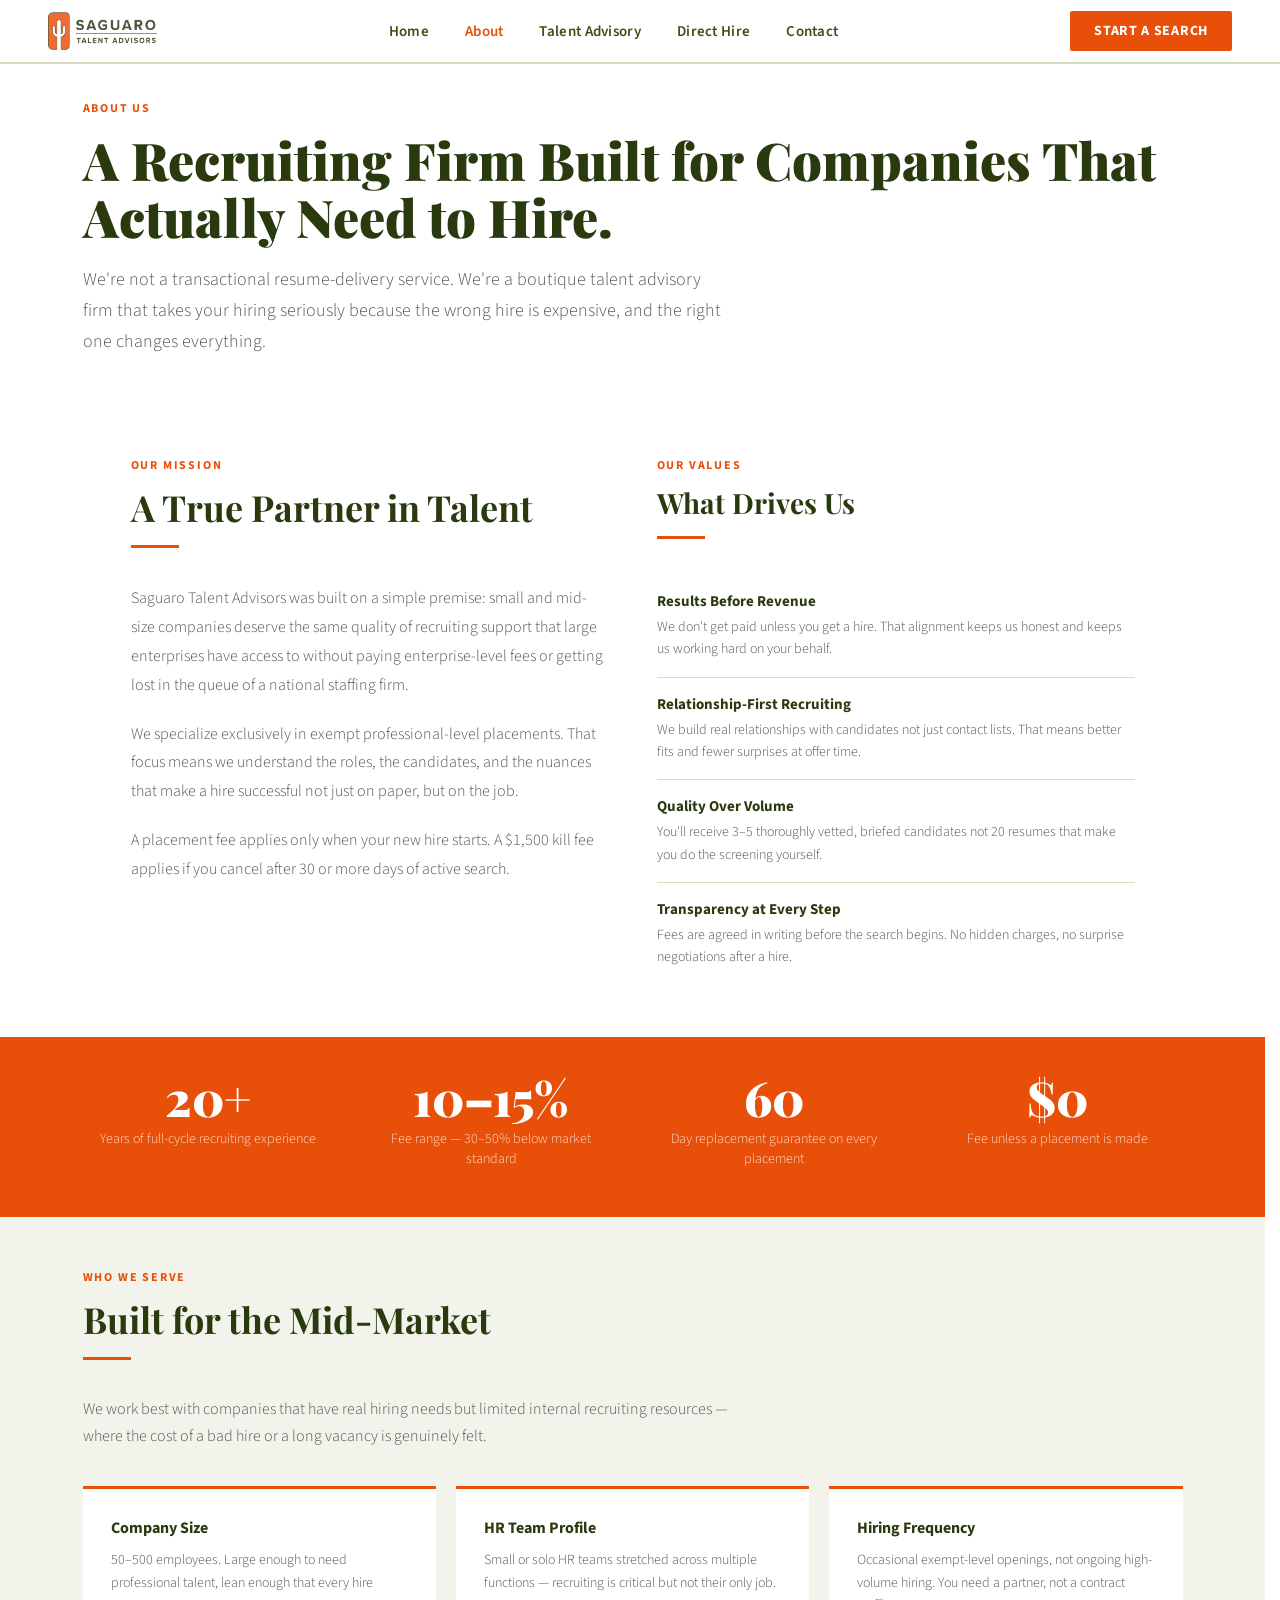
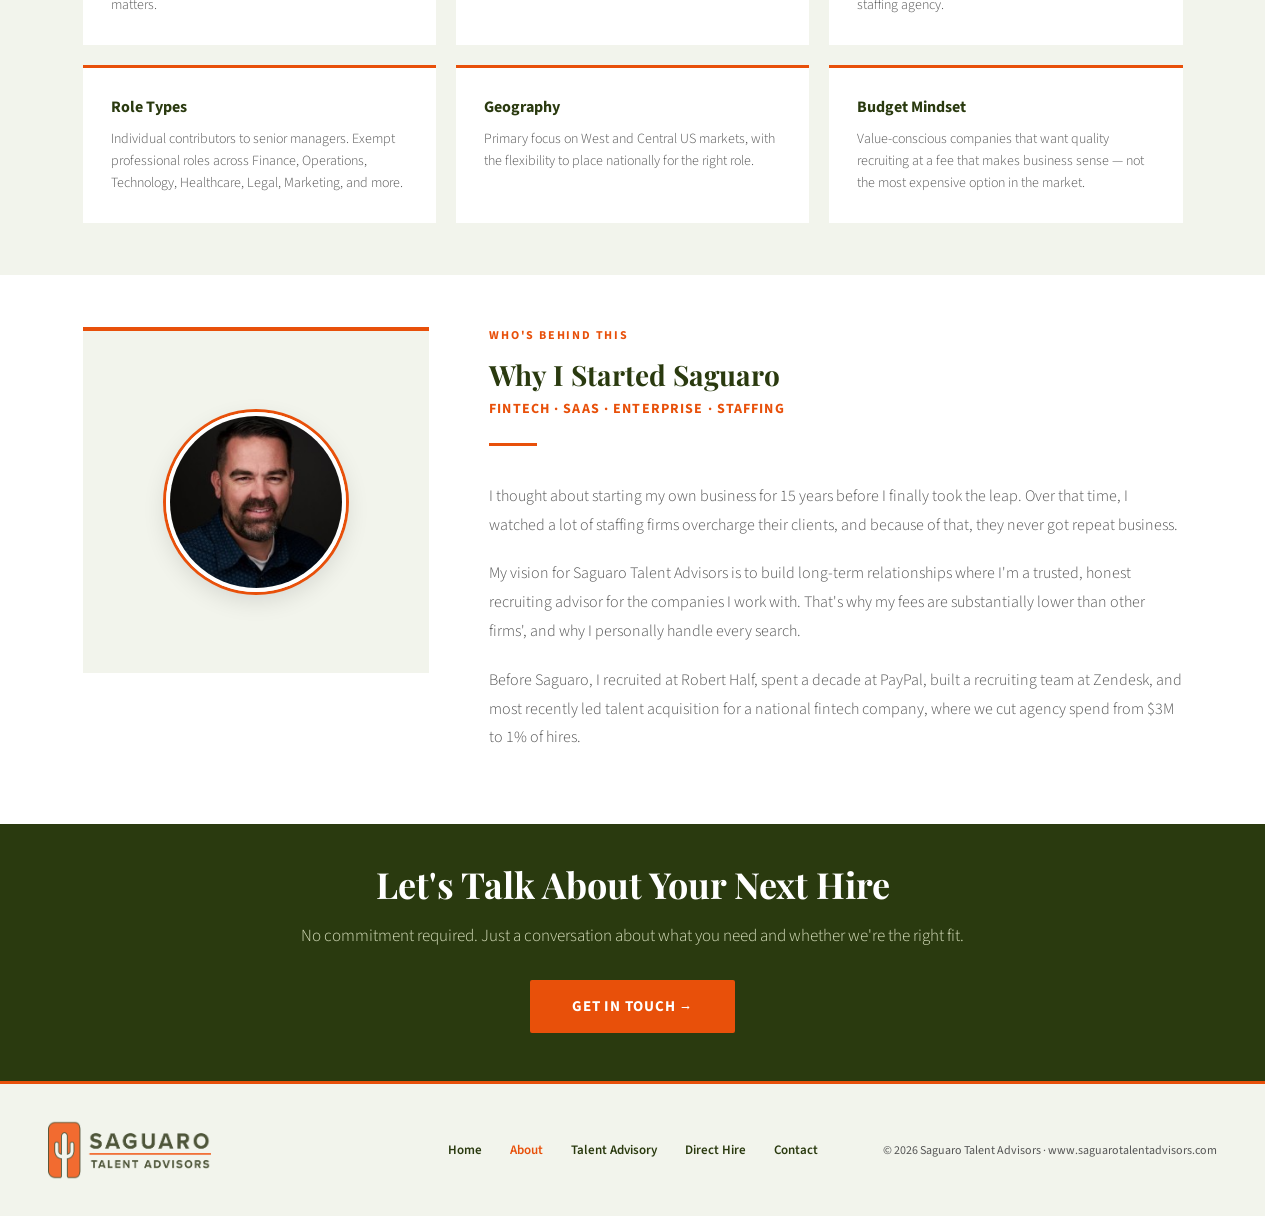
==== commit f9343278: "Apply Brian's review edits" ====
--- a/about/index.html
+++ b/about/index.html
@@ -40,14 +40,6 @@
   .serve-card h3 { font-size:16px; font-weight:700; color:var(--dark-green); margin-bottom:10px; }
   .serve-card p { font-size:14px; line-height:1.6; font-weight:300; }
 
-  /* GEOGRAPHY TABLE */
-  .geo-table { width:100%; border-collapse:collapse; margin-top:32px; font-size:15px; }
-  .geo-table th { background:var(--dark-green); color:var(--white); padding:14px 20px; text-align:left; font-size:12px; letter-spacing:0.08em; text-transform:uppercase; font-weight:700; }
-  .geo-table td { padding:14px 20px; border-bottom:1px solid var(--mid-sage); }
-  .geo-table tr:nth-child(even) td { background:var(--sage); }
-  .geo-table td:first-child { font-weight:600; color:var(--dark-green); }
-  .state-tags { display:flex; flex-wrap:wrap; gap:6px; }
-  .tag { background:var(--sage); border:1px solid var(--mid-sage); color:var(--green); font-size:12px; font-weight:600; padding:3px 10px; border-radius:2px; }
 
   /* APPROACH STATS */
   .stats-band { background:var(--orange); padding:36px 48px 48px; }
@@ -180,7 +172,7 @@
   <div class="page-hero-inner">
     <div class="eyebrow">About Us</div>
     <h1>A Recruiting Firm Built for Companies That Actually Need to Hire.</h1>
-    <p>We're not a transactional resume-delivery service. We're a boutique talent advisory firm that takes your hiring seriously — because the wrong hire is expensive, and the right one changes everything.</p>
+    <p>We're not a transactional resume-delivery service. We're a boutique talent advisory firm that takes your hiring seriously because the wrong hire is expensive, and the right one changes everything.</p>
   </div>
 </div>
 
@@ -191,8 +183,8 @@
       <div class="section-eyebrow">Our Mission</div>
       <div class="section-title">A True Partner in Talent</div>
       <div class="divider"></div>
-      <p class="body-text">Saguaro Talent Advisors was built on a simple premise: small and mid-size companies deserve the same quality of recruiting support that large enterprises have access to — without paying enterprise-level fees or getting lost in the queue of a national staffing firm.</p>
-      <p class="body-text">We specialize exclusively in exempt professional-level placements. That focus means we understand the roles, the candidates, and the nuances that make a hire successful — not just on paper, but on the job.</p>
+      <p class="body-text">Saguaro Talent Advisors was built on a simple premise: small and mid-size companies deserve the same quality of recruiting support that large enterprises have access to without paying enterprise-level fees or getting lost in the queue of a national staffing firm.</p>
+      <p class="body-text">We specialize exclusively in exempt professional-level placements. That focus means we understand the roles, the candidates, and the nuances that make a hire successful not just on paper, but on the job.</p>
       <p class="body-text">A placement fee applies only when your new hire starts. A $1,500 kill fee applies if you cancel after 30 or more days of active search.</p>
     </div>
     <div>
@@ -201,8 +193,8 @@
       <div class="divider"></div>
       <ul class="values-list">
         <li><div><div class="val-title">Results Before Revenue</div><div class="val-text">We don't get paid unless you get a hire. That alignment keeps us honest and keeps us working hard on your behalf.</div></div></li>
-        <li><div><div class="val-title">Relationship-First Recruiting</div><div class="val-text">We build real relationships with candidates — not just contact lists. That means better fits and fewer surprises at offer time.</div></div></li>
-        <li><div><div class="val-title">Quality Over Volume</div><div class="val-text">You'll receive 3–5 thoroughly vetted, briefed candidates — not 20 resumes that make you do the screening yourself.</div></div></li>
+        <li><div><div class="val-title">Relationship-First Recruiting</div><div class="val-text">We build real relationships with candidates not just contact lists. That means better fits and fewer surprises at offer time.</div></div></li>
+        <li><div><div class="val-title">Quality Over Volume</div><div class="val-text">You'll receive 3–5 thoroughly vetted, briefed candidates not 20 resumes that make you do the screening yourself.</div></div></li>
         <li><div><div class="val-title">Transparency at Every Step</div><div class="val-text">Fees are agreed in writing before the search begins. No hidden charges, no surprise negotiations after a hire.</div></div></li>
       </ul>
     </div>
@@ -235,24 +227,6 @@
       <div class="serve-card"><h3>Budget Mindset</h3><p>Value-conscious companies that want quality recruiting at a fee that makes business sense — not the most expensive option in the market.</p></div>
     </div>
   </div>
-</div>
-
-<!-- GEOGRAPHY TABLE -->
-<div class="section">
-  <div class="section-eyebrow">Where We Work</div>
-  <div class="section-title">Geographic Focus</div>
-  <div class="divider"></div>
-  <p class="body-text">We operate nationally and can support roles in any state, but our primary business development focus is concentrated in the following regions. Remote-work norms allow us to source talent across all geographies without a physical office requirement.</p>
-  <table class="geo-table">
-    <thead><tr><th>Region</th><th>Primary States</th><th>Coverage</th></tr></thead>
-    <tbody>
-      <tr><td>Southwest / Desert</td><td><div class="state-tags"><span class="tag">Arizona</span><span class="tag">Nevada</span><span class="tag">New Mexico</span><span class="tag">Utah</span></div></td><td>Primary market — deepest network</td></tr>
-      <tr><td>West Coast</td><td><div class="state-tags"><span class="tag">California</span><span class="tag">Oregon</span><span class="tag">Washington</span></div></td><td>Active sourcing & client development</td></tr>
-      <tr><td>Mountain / Rockies</td><td><div class="state-tags"><span class="tag">Colorado</span><span class="tag">Idaho</span><span class="tag">Montana</span></div></td><td>Growing coverage</td></tr>
-      <tr><td>Central / South</td><td><div class="state-tags"><span class="tag">Texas</span><span class="tag">Oklahoma</span><span class="tag">Kansas</span><span class="tag">Missouri</span><span class="tag">Nebraska</span></div></td><td>Active market</td></tr>
-      <tr><td>National</td><td><div class="state-tags"><span class="tag">All 50 States</span></div></td><td>Remote-first roles placed anywhere</td></tr>
-    </tbody>
-  </table>
 </div>
 
 <!-- FOUNDER -->
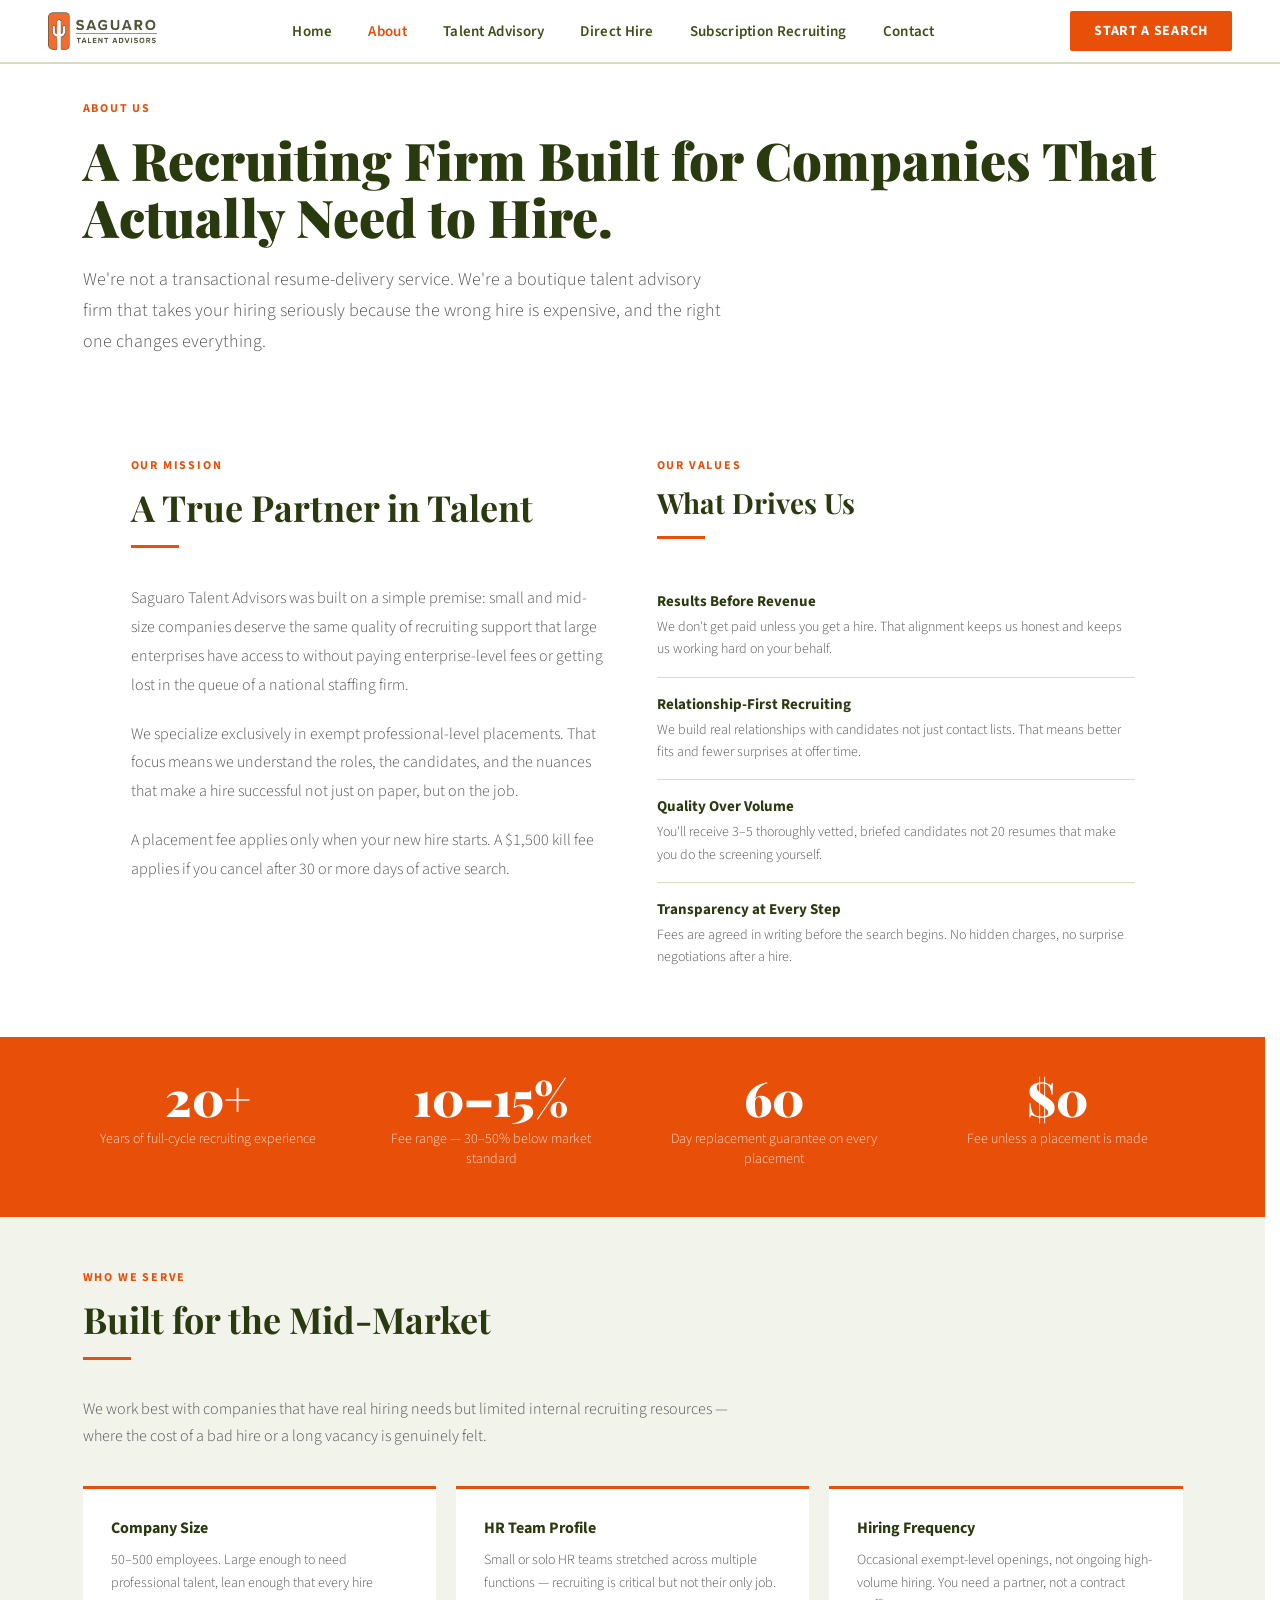
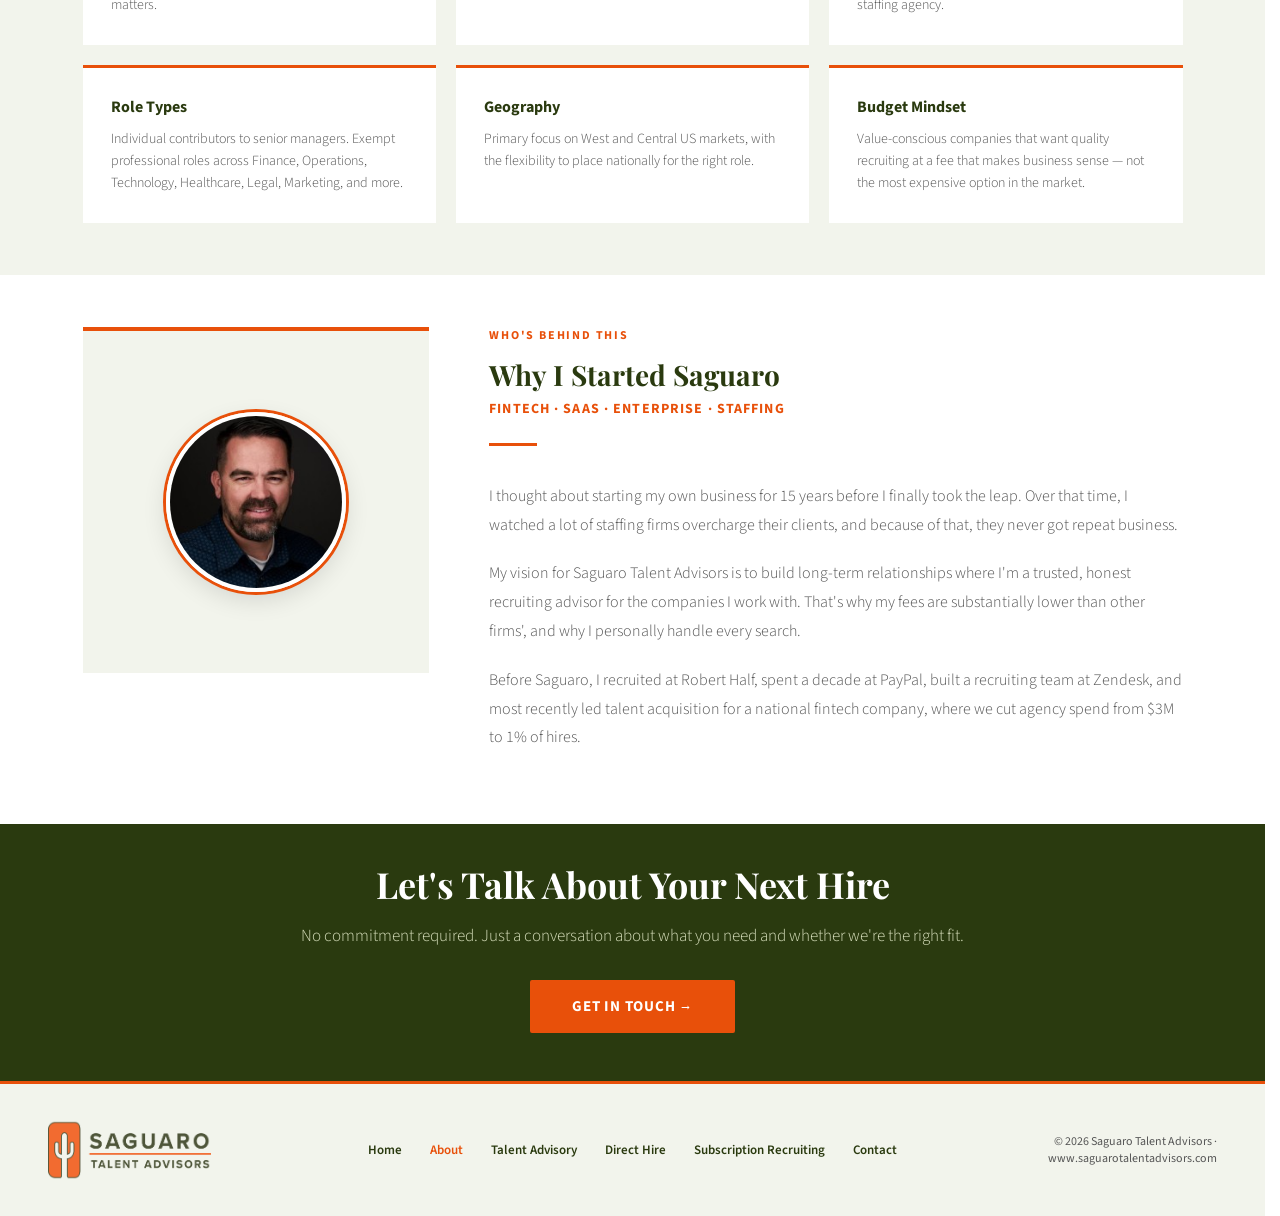
==== commit b76ac1be: "Add Subscription Recruiting page" ====
--- a/about/index.html
+++ b/about/index.html
@@ -163,6 +163,7 @@
     <li><a href='../about/' aria-current="page">About</a></li>
     <li><a href='../advisory/'>Talent Advisory</a></li>
     <li><a href='../hiring/'>Direct Hire</a></li>
+    <li><a href='../subscription/'>Subscription Recruiting</a></li>
     <li><a href='../contact/'>Contact</a></li>
   </ul>
   <a class='nav-cta' href='../contact/'>Start a Search</a>
@@ -256,7 +257,7 @@
 
 <footer>
   <div class="footer-logo"><img src="../assets/img/logo.png" alt="Saguaro Talent Advisors" width="163" height="60"></div>
-  <div class="footer-links"><a href='../'>Home</a><a href='../about/' aria-current='page'>About</a><a href='../advisory/'>Talent Advisory</a><a href='../hiring/'>Direct Hire</a><a href='../contact/'>Contact</a></div>
+  <div class="footer-links"><a href='../'>Home</a><a href='../about/' aria-current='page'>About</a><a href='../advisory/'>Talent Advisory</a><a href='../hiring/'>Direct Hire</a><a href='../subscription/'>Subscription Recruiting</a><a href='../contact/'>Contact</a></div>
   <div class="footer-copy">© 2026 Saguaro Talent Advisors · www.saguarotalentadvisors.com</div>
 </footer>
 
--- a/assets/nav.css
+++ b/assets/nav.css
@@ -45,9 +45,15 @@
 .nav-hamburger.open span:nth-child(2) { opacity: 0; }
 .nav-hamburger.open span:nth-child(3) { transform: translateY(-7px) rotate(-45deg); }
 
-/* The 5 links + CTA need ~830px, so switch to the menu below 900px instead of
-   letting the links squeeze and wrap. */
-@media (max-width: 900px) {
+/* The 6 links + CTA need ~1040px at full spacing. Between 981px and 1180px
+   tighten the gaps so everything stays on one line... */
+@media (max-width: 1180px) {
+  nav { padding: 0 32px; }
+  .nav-links { gap: 22px; }
+}
+
+/* ...and below 980px switch to the menu instead of letting the links squeeze and wrap. */
+@media (max-width: 980px) {
   .nav-hamburger { display: flex; }
   nav .nav-links {
     display: none;
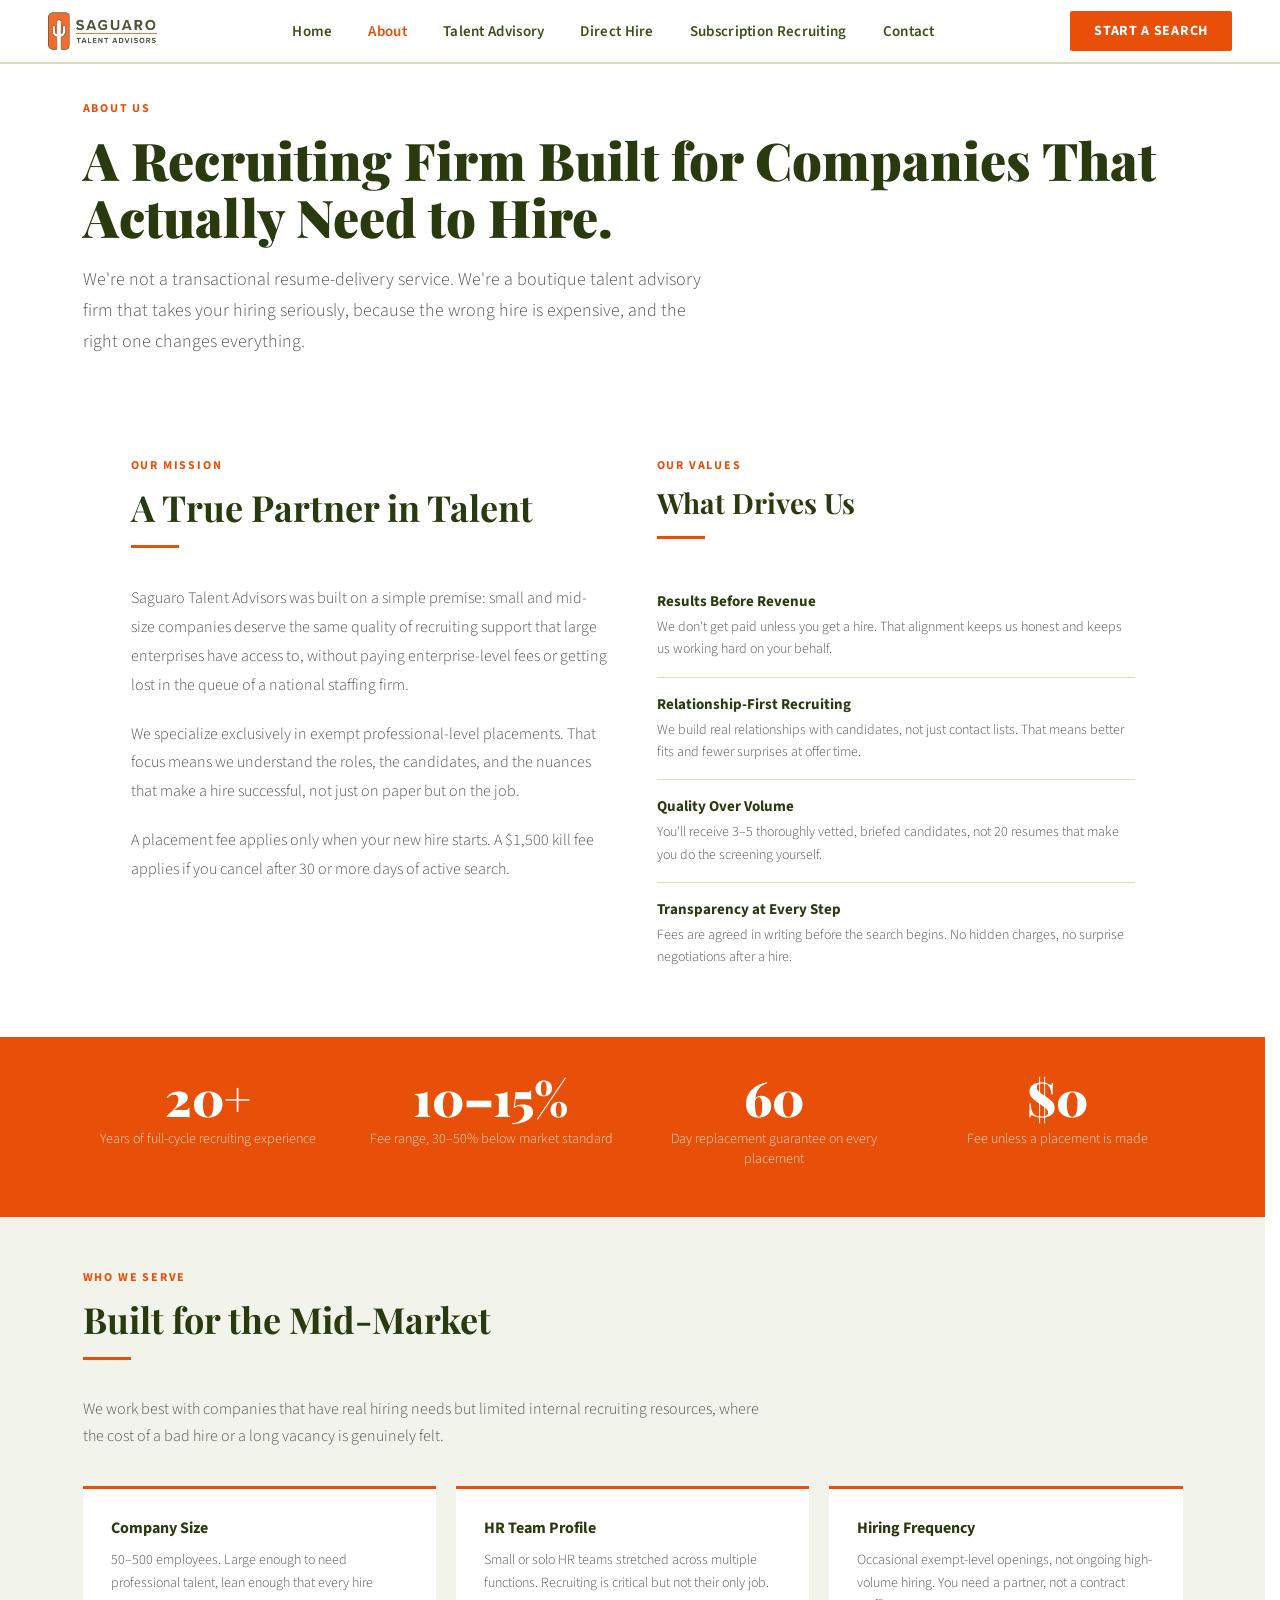
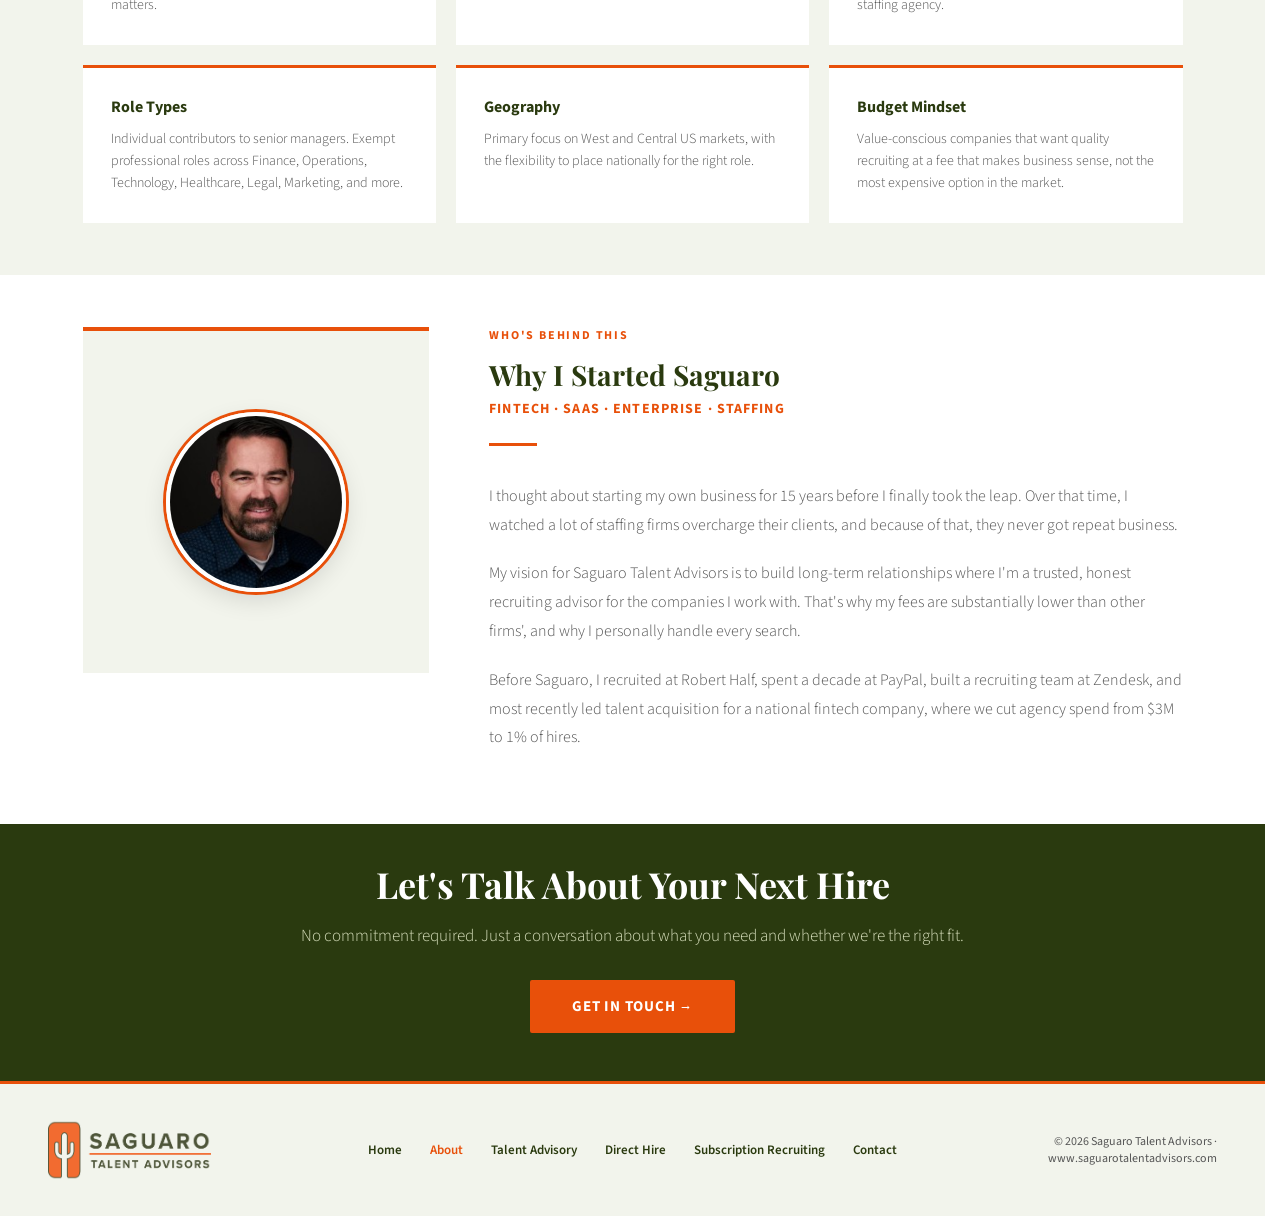
==== commit a1a461cd: "Proofread cleanup" ====
--- a/about/index.html
+++ b/about/index.html
@@ -3,7 +3,7 @@
 <head>
 <meta charset="UTF-8">
 <meta name="viewport" content="width=device-width, initial-scale=1.0">
-<title>About — Saguaro Talent Advisors</title>
+<title>About | Saguaro Talent Advisors</title>
 <link rel="preload" href="../assets/fonts/263ee033c4d2.woff2" as="font" type="font/woff2" crossorigin>
 <link href="../assets/fonts/fonts.css" rel="stylesheet">
 <style>
@@ -173,7 +173,7 @@
   <div class="page-hero-inner">
     <div class="eyebrow">About Us</div>
     <h1>A Recruiting Firm Built for Companies That Actually Need to Hire.</h1>
-    <p>We're not a transactional resume-delivery service. We're a boutique talent advisory firm that takes your hiring seriously because the wrong hire is expensive, and the right one changes everything.</p>
+    <p>We're not a transactional resume-delivery service. We're a boutique talent advisory firm that takes your hiring seriously, because the wrong hire is expensive, and the right one changes everything.</p>
   </div>
 </div>
 
@@ -184,8 +184,8 @@
       <div class="section-eyebrow">Our Mission</div>
       <div class="section-title">A True Partner in Talent</div>
       <div class="divider"></div>
-      <p class="body-text">Saguaro Talent Advisors was built on a simple premise: small and mid-size companies deserve the same quality of recruiting support that large enterprises have access to without paying enterprise-level fees or getting lost in the queue of a national staffing firm.</p>
-      <p class="body-text">We specialize exclusively in exempt professional-level placements. That focus means we understand the roles, the candidates, and the nuances that make a hire successful not just on paper, but on the job.</p>
+      <p class="body-text">Saguaro Talent Advisors was built on a simple premise: small and mid-size companies deserve the same quality of recruiting support that large enterprises have access to, without paying enterprise-level fees or getting lost in the queue of a national staffing firm.</p>
+      <p class="body-text">We specialize exclusively in exempt professional-level placements. That focus means we understand the roles, the candidates, and the nuances that make a hire successful, not just on paper but on the job.</p>
       <p class="body-text">A placement fee applies only when your new hire starts. A $1,500 kill fee applies if you cancel after 30 or more days of active search.</p>
     </div>
     <div>
@@ -194,8 +194,8 @@
       <div class="divider"></div>
       <ul class="values-list">
         <li><div><div class="val-title">Results Before Revenue</div><div class="val-text">We don't get paid unless you get a hire. That alignment keeps us honest and keeps us working hard on your behalf.</div></div></li>
-        <li><div><div class="val-title">Relationship-First Recruiting</div><div class="val-text">We build real relationships with candidates not just contact lists. That means better fits and fewer surprises at offer time.</div></div></li>
-        <li><div><div class="val-title">Quality Over Volume</div><div class="val-text">You'll receive 3–5 thoroughly vetted, briefed candidates not 20 resumes that make you do the screening yourself.</div></div></li>
+        <li><div><div class="val-title">Relationship-First Recruiting</div><div class="val-text">We build real relationships with candidates, not just contact lists. That means better fits and fewer surprises at offer time.</div></div></li>
+        <li><div><div class="val-title">Quality Over Volume</div><div class="val-text">You'll receive 3–5 thoroughly vetted, briefed candidates, not 20 resumes that make you do the screening yourself.</div></div></li>
         <li><div><div class="val-title">Transparency at Every Step</div><div class="val-text">Fees are agreed in writing before the search begins. No hidden charges, no surprise negotiations after a hire.</div></div></li>
       </ul>
     </div>
@@ -206,7 +206,7 @@
 <div class="stats-band">
   <div class="stats-inner">
     <div class="stat-block"><div class="stat-num">20+</div><div class="stat-label">Years of full-cycle recruiting experience</div></div>
-    <div class="stat-block"><div class="stat-num">10–15%</div><div class="stat-label">Fee range — 30–50% below market standard</div></div>
+    <div class="stat-block"><div class="stat-num">10–15%</div><div class="stat-label">Fee range, 30–50% below market standard</div></div>
     <div class="stat-block"><div class="stat-num">60</div><div class="stat-label">Day replacement guarantee on every placement</div></div>
     <div class="stat-block"><div class="stat-num">$0</div><div class="stat-label">Fee unless a placement is made</div></div>
   </div>
@@ -218,14 +218,14 @@
     <div class="section-eyebrow">Who We Serve</div>
     <div class="section-title">Built for the Mid-Market</div>
     <div class="divider"></div>
-    <p style="font-size:16px; line-height:1.7; font-weight:300; max-width:680px; margin-bottom:8px;">We work best with companies that have real hiring needs but limited internal recruiting resources — where the cost of a bad hire or a long vacancy is genuinely felt.</p>
+    <p style="font-size:16px; line-height:1.7; font-weight:300; max-width:680px; margin-bottom:8px;">We work best with companies that have real hiring needs but limited internal recruiting resources, where the cost of a bad hire or a long vacancy is genuinely felt.</p>
     <div class="serve-grid">
       <div class="serve-card"><h3>Company Size</h3><p>50–500 employees. Large enough to need professional talent, lean enough that every hire matters.</p></div>
-      <div class="serve-card"><h3>HR Team Profile</h3><p>Small or solo HR teams stretched across multiple functions — recruiting is critical but not their only job.</p></div>
+      <div class="serve-card"><h3>HR Team Profile</h3><p>Small or solo HR teams stretched across multiple functions. Recruiting is critical but not their only job.</p></div>
       <div class="serve-card"><h3>Hiring Frequency</h3><p>Occasional exempt-level openings, not ongoing high-volume hiring. You need a partner, not a contract staffing agency.</p></div>
       <div class="serve-card"><h3>Role Types</h3><p>Individual contributors to senior managers. Exempt professional roles across Finance, Operations, Technology, Healthcare, Legal, Marketing, and more.</p></div>
       <div class="serve-card"><h3>Geography</h3><p>Primary focus on West and Central US markets, with the flexibility to place nationally for the right role.</p></div>
-      <div class="serve-card"><h3>Budget Mindset</h3><p>Value-conscious companies that want quality recruiting at a fee that makes business sense — not the most expensive option in the market.</p></div>
+      <div class="serve-card"><h3>Budget Mindset</h3><p>Value-conscious companies that want quality recruiting at a fee that makes business sense, not the most expensive option in the market.</p></div>
     </div>
   </div>
 </div>
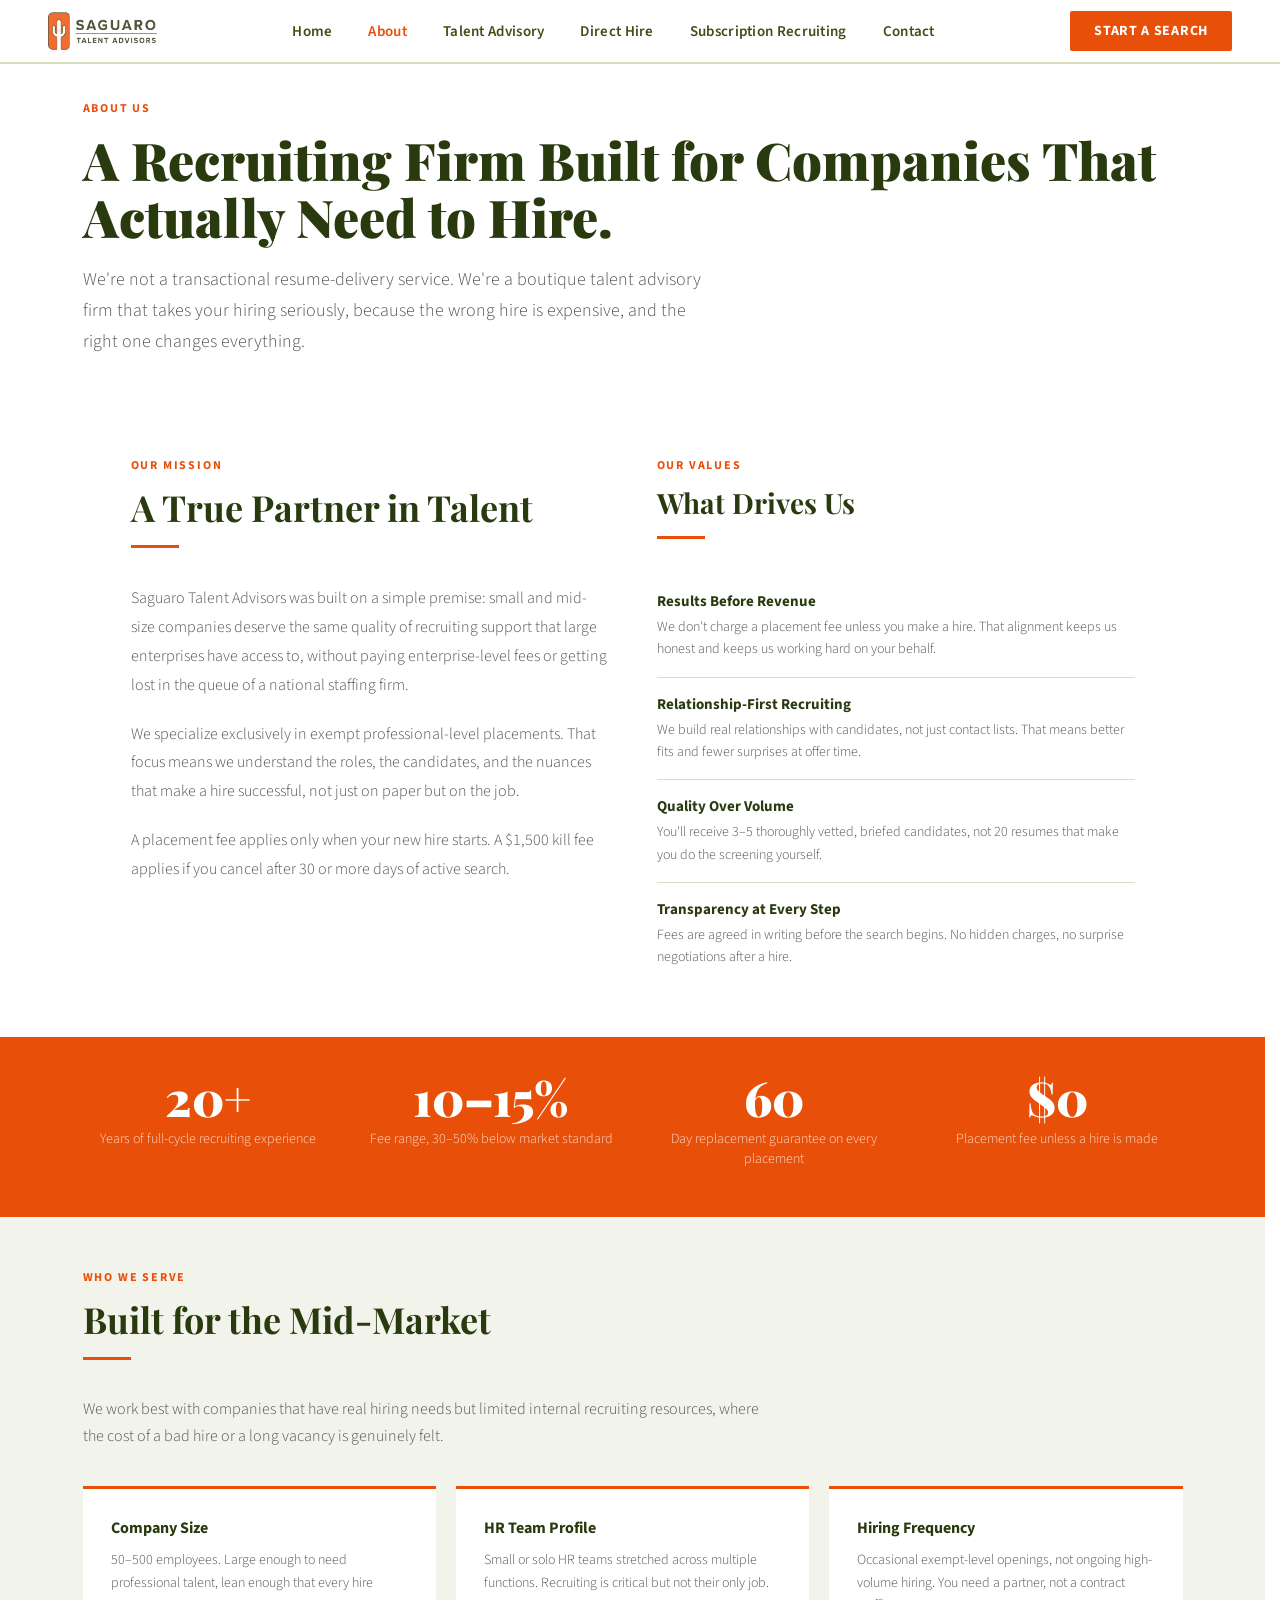
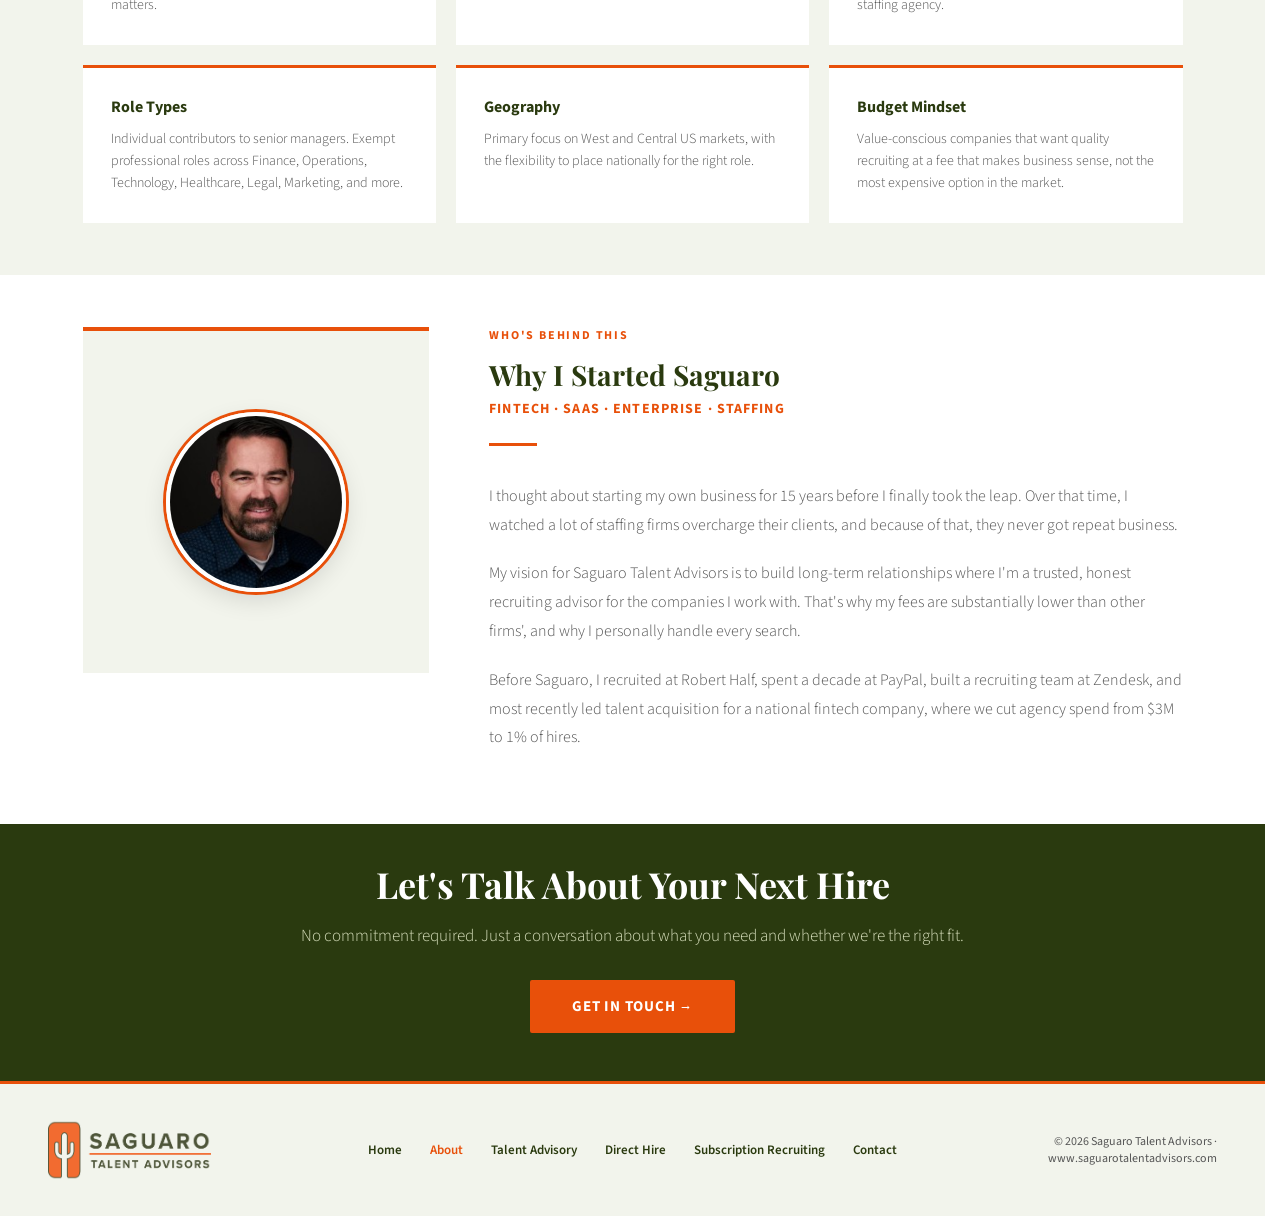
==== commit 25cfef91: "Clarify placement fee wording (kill fee still applies)" ====
--- a/about/index.html
+++ b/about/index.html
@@ -193,7 +193,7 @@
       <div class="section-title" style="font-size:28px">What Drives Us</div>
       <div class="divider"></div>
       <ul class="values-list">
-        <li><div><div class="val-title">Results Before Revenue</div><div class="val-text">We don't get paid unless you get a hire. That alignment keeps us honest and keeps us working hard on your behalf.</div></div></li>
+        <li><div><div class="val-title">Results Before Revenue</div><div class="val-text">We don't charge a placement fee unless you make a hire. That alignment keeps us honest and keeps us working hard on your behalf.</div></div></li>
         <li><div><div class="val-title">Relationship-First Recruiting</div><div class="val-text">We build real relationships with candidates, not just contact lists. That means better fits and fewer surprises at offer time.</div></div></li>
         <li><div><div class="val-title">Quality Over Volume</div><div class="val-text">You'll receive 3–5 thoroughly vetted, briefed candidates, not 20 resumes that make you do the screening yourself.</div></div></li>
         <li><div><div class="val-title">Transparency at Every Step</div><div class="val-text">Fees are agreed in writing before the search begins. No hidden charges, no surprise negotiations after a hire.</div></div></li>
@@ -208,7 +208,7 @@
     <div class="stat-block"><div class="stat-num">20+</div><div class="stat-label">Years of full-cycle recruiting experience</div></div>
     <div class="stat-block"><div class="stat-num">10–15%</div><div class="stat-label">Fee range, 30–50% below market standard</div></div>
     <div class="stat-block"><div class="stat-num">60</div><div class="stat-label">Day replacement guarantee on every placement</div></div>
-    <div class="stat-block"><div class="stat-num">$0</div><div class="stat-label">Fee unless a placement is made</div></div>
+    <div class="stat-block"><div class="stat-num">$0</div><div class="stat-label">Placement fee unless a hire is made</div></div>
   </div>
 </div>
 
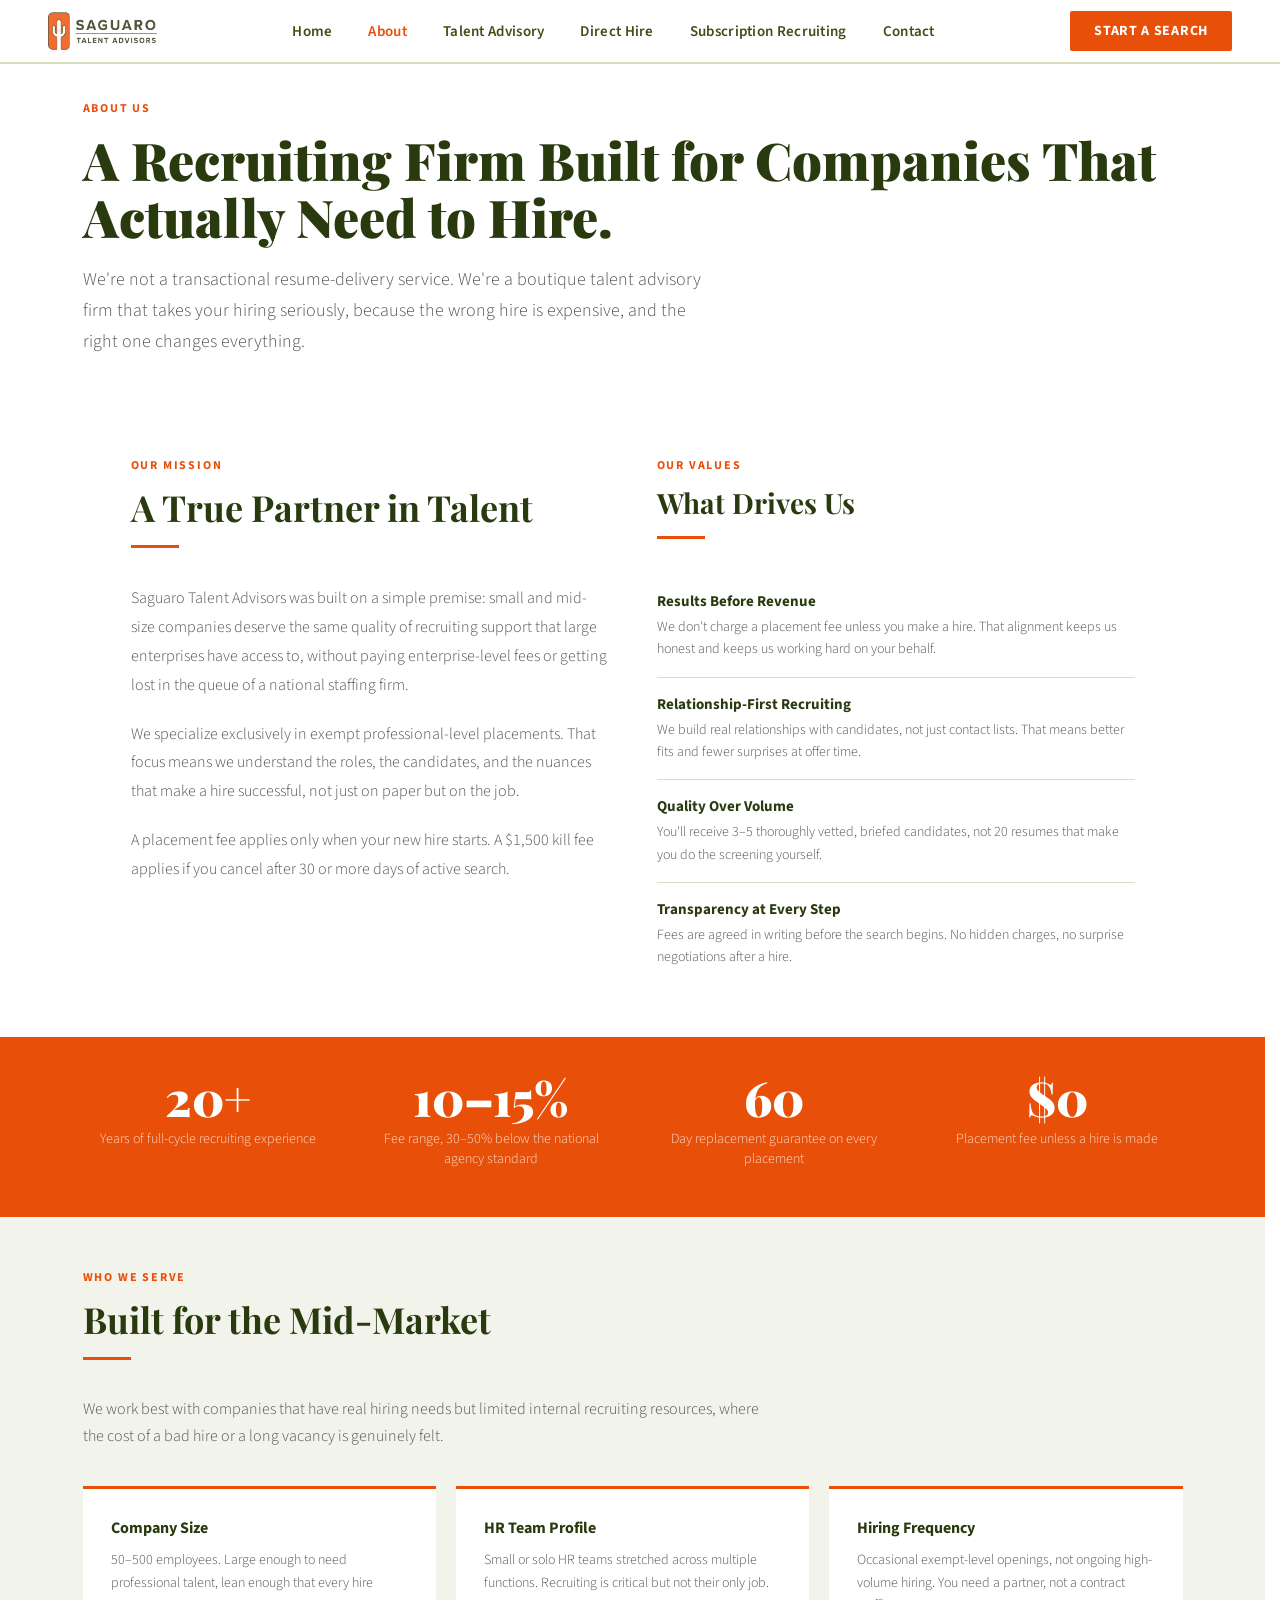
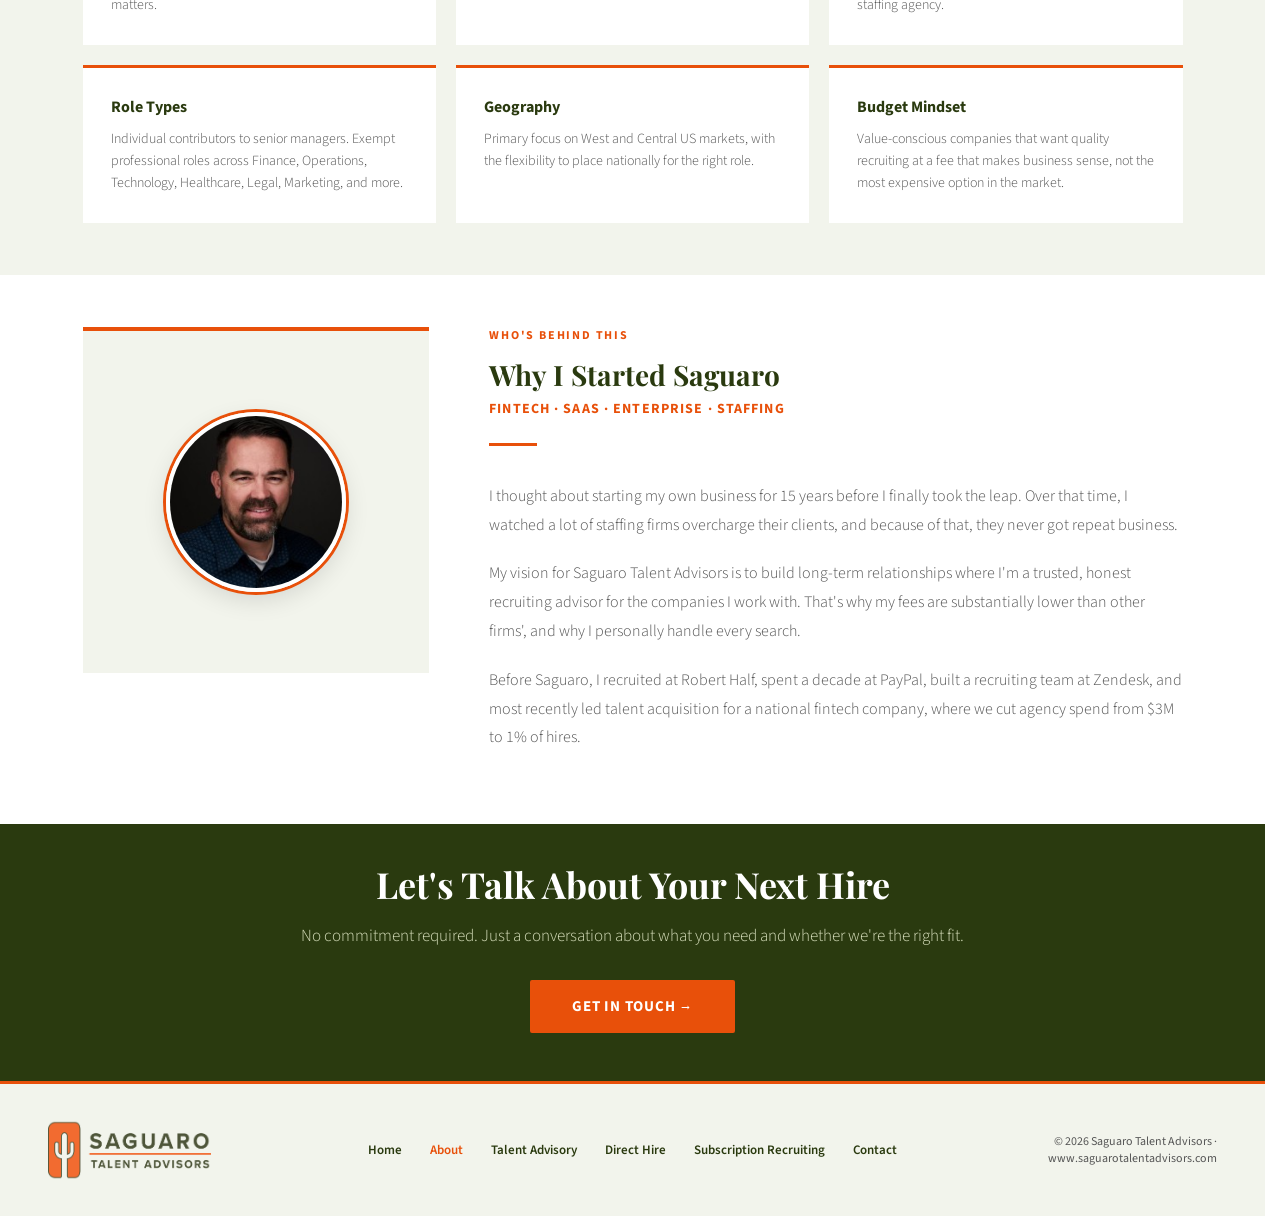
==== commit 015564e1: "Apply Brian's fee decisions" ====
--- a/about/index.html
+++ b/about/index.html
@@ -206,7 +206,7 @@
 <div class="stats-band">
   <div class="stats-inner">
     <div class="stat-block"><div class="stat-num">20+</div><div class="stat-label">Years of full-cycle recruiting experience</div></div>
-    <div class="stat-block"><div class="stat-num">10–15%</div><div class="stat-label">Fee range, 30–50% below market standard</div></div>
+    <div class="stat-block"><div class="stat-num">10–15%</div><div class="stat-label">Fee range, 30–50% below the national agency standard</div></div>
     <div class="stat-block"><div class="stat-num">60</div><div class="stat-label">Day replacement guarantee on every placement</div></div>
     <div class="stat-block"><div class="stat-num">$0</div><div class="stat-label">Placement fee unless a hire is made</div></div>
   </div>
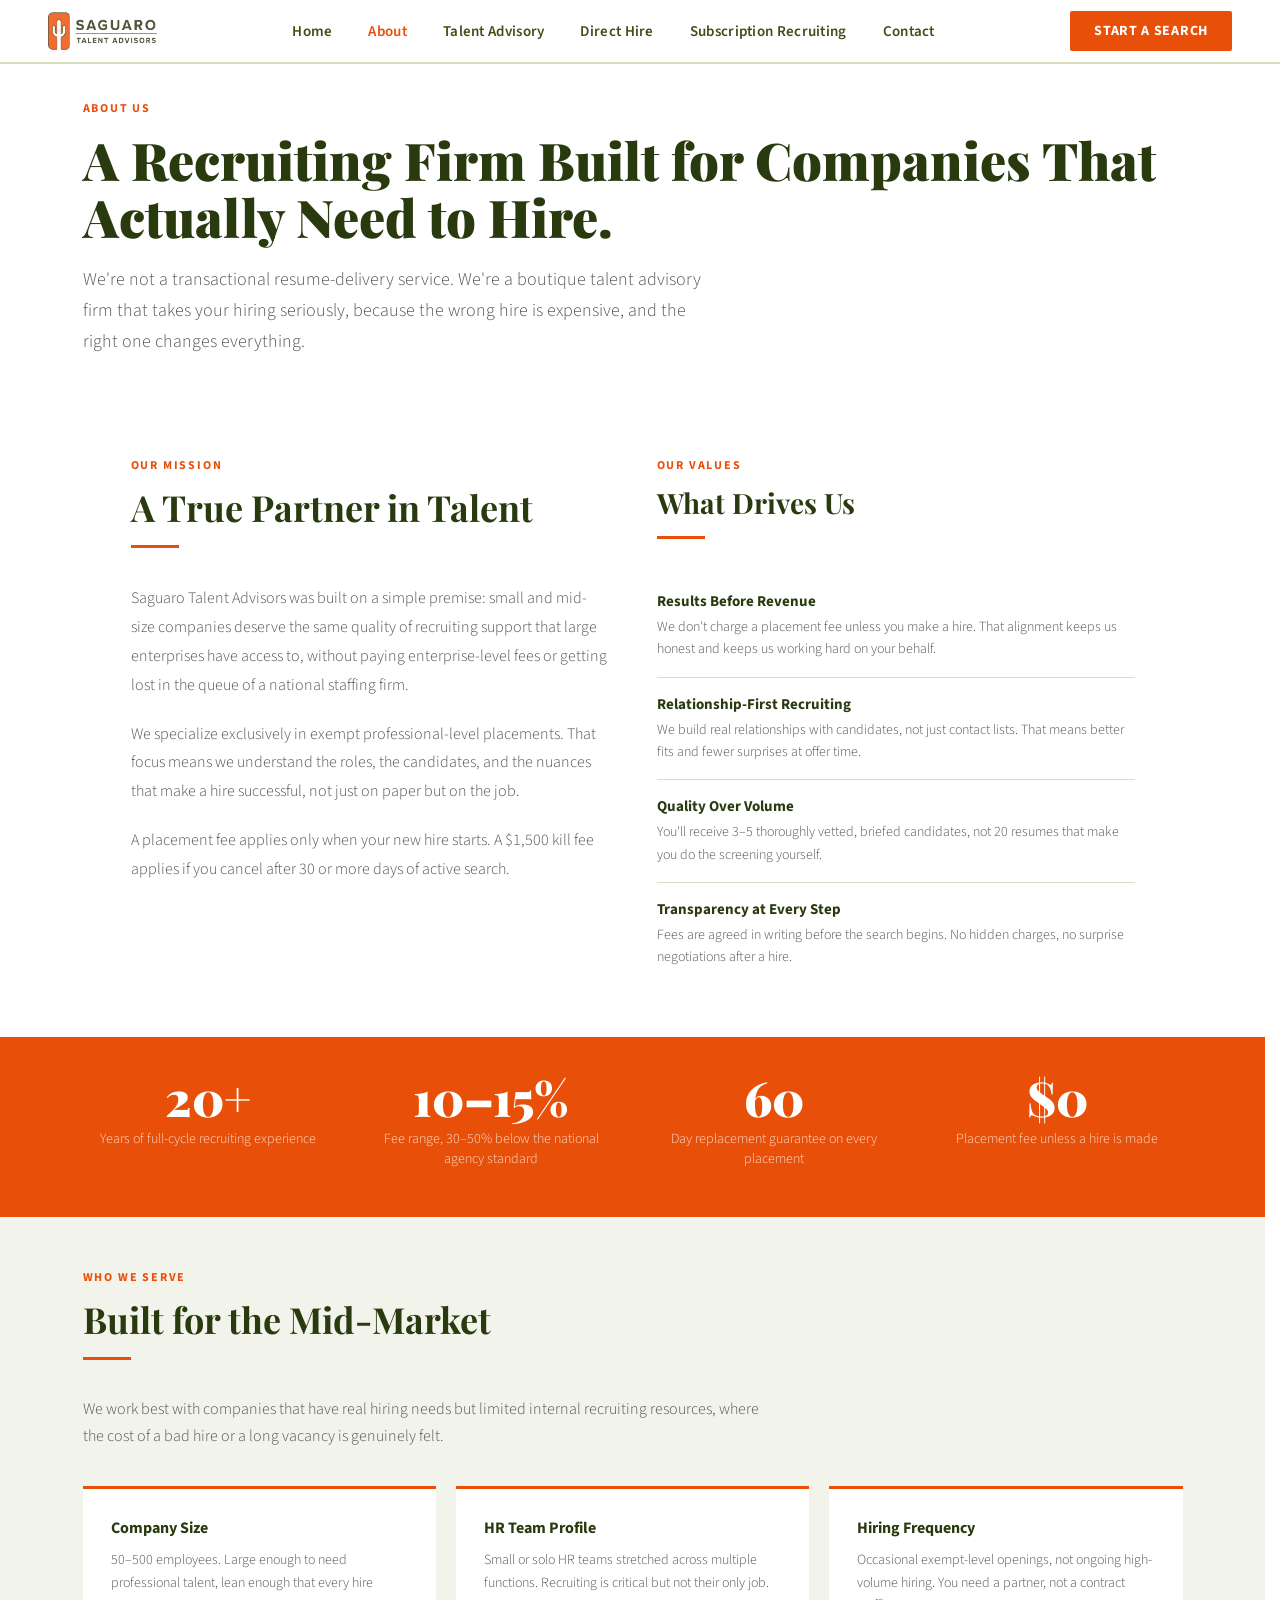
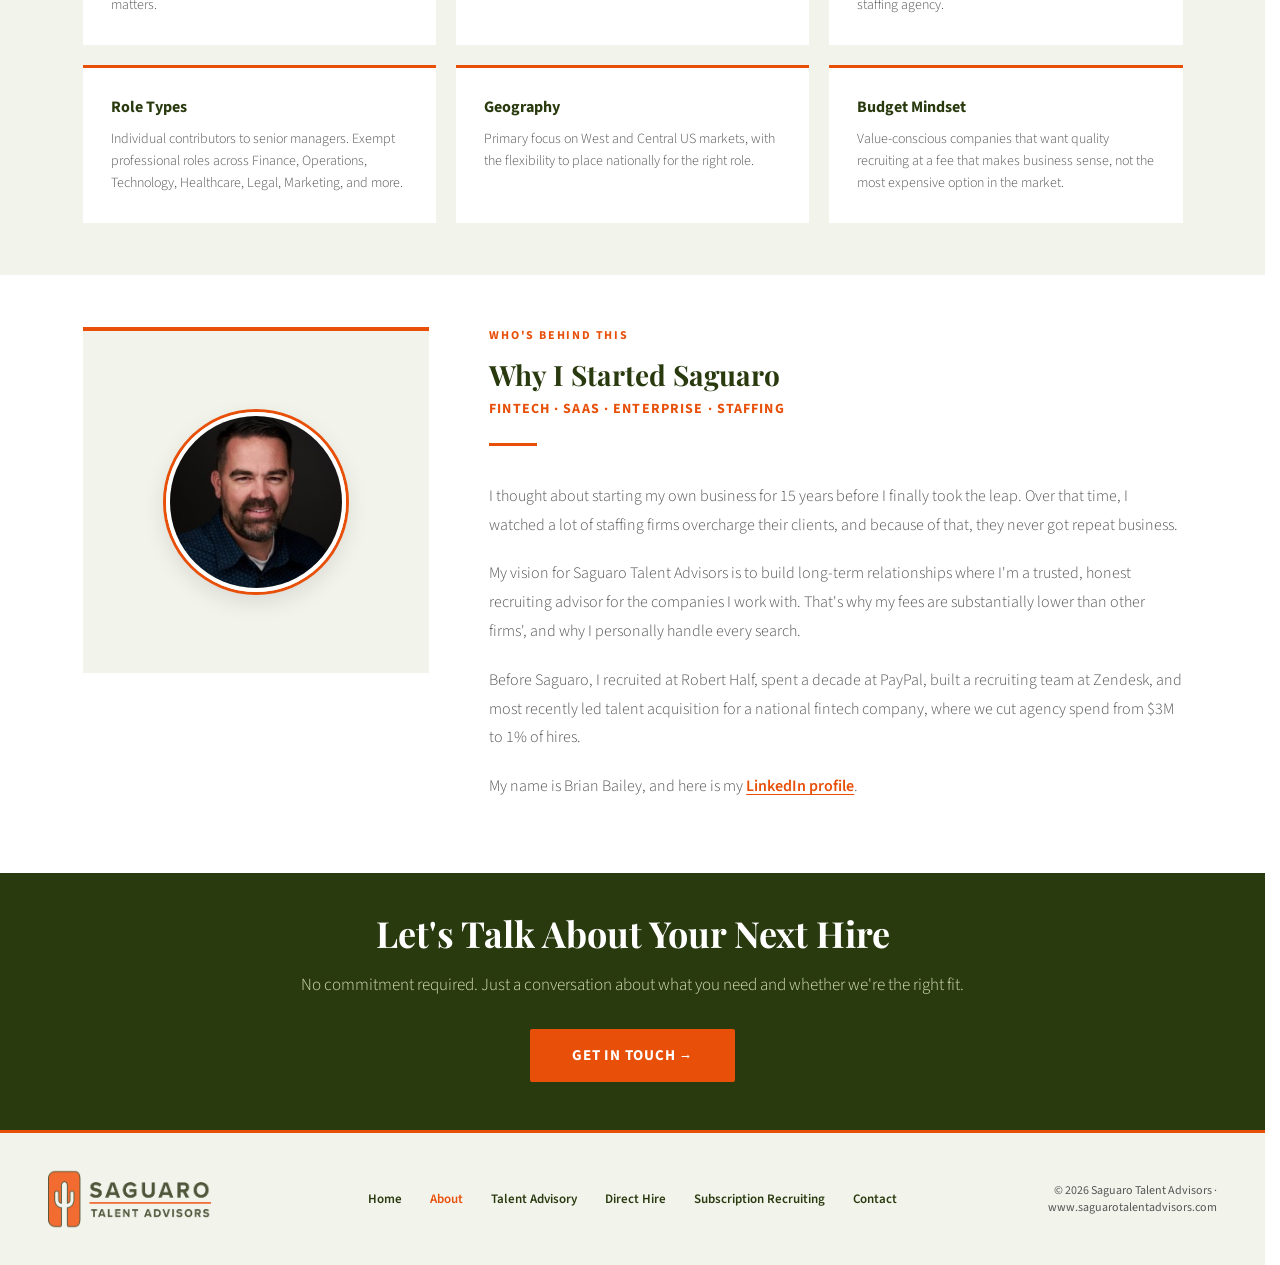
==== commit ef8974a7: "Brian's edits: Standard 12%, Specialized 15%, name + LinkedIn on About" ====
--- a/about/index.html
+++ b/about/index.html
@@ -22,6 +22,7 @@
   .section-title { font-family:'Playfair Display',serif; font-size:36px; font-weight:700; color:var(--dark-green); margin-bottom:16px; line-height:1.2; }
   .divider { width:48px; height:3px; background:var(--orange); margin:12px 0 36px; }
   .body-text { font-size:16px; line-height:1.8; color:var(--gray); font-weight:300; margin-bottom:20px; max-width:720px; }
+  .body-text a { color:var(--orange); font-weight:600; text-decoration:underline; text-underline-offset:3px; }
 
   /* MISSION / VALUES */
   .two-col { display:grid; grid-template-columns:1fr 1fr; gap:48px; align-items:start; }
@@ -234,7 +235,7 @@
 <div class="founder-section">
   <div class="founder-inner">
     <div>
-      <div class="founder-img"><img class="founder-photo" src="../assets/img/brian-headshot.jpg" alt="Brian, founder of Saguaro Talent Advisors" width="200" height="200" loading="lazy" decoding="async"></div>
+      <div class="founder-img"><img class="founder-photo" src="../assets/img/brian-headshot.jpg" alt="Brian Bailey, founder of Saguaro Talent Advisors" width="200" height="200" loading="lazy" decoding="async"></div>
     </div>
     <div>
       <div class="section-eyebrow">Who's Behind This</div>
@@ -244,6 +245,7 @@
       <p class="body-text">I thought about starting my own business for 15 years before I finally took the leap. Over that time, I watched a lot of staffing firms overcharge their clients, and because of that, they never got repeat business.</p>
       <p class="body-text">My vision for Saguaro Talent Advisors is to build long-term relationships where I'm a trusted, honest recruiting advisor for the companies I work with. That's why my fees are substantially lower than other firms', and why I personally handle every search.</p>
       <p class="body-text">Before Saguaro, I recruited at Robert Half, spent a decade at PayPal, built a recruiting team at Zendesk, and most recently led talent acquisition for a national fintech company, where we cut agency spend from $3M to 1% of hires.</p>
+      <p class="body-text">My name is Brian Bailey, and here is my <a href="https://www.linkedin.com/in/brianbaileyrecruiter/" target="_blank" rel="noopener">LinkedIn profile</a>.</p>
     </div>
   </div>
 </div>
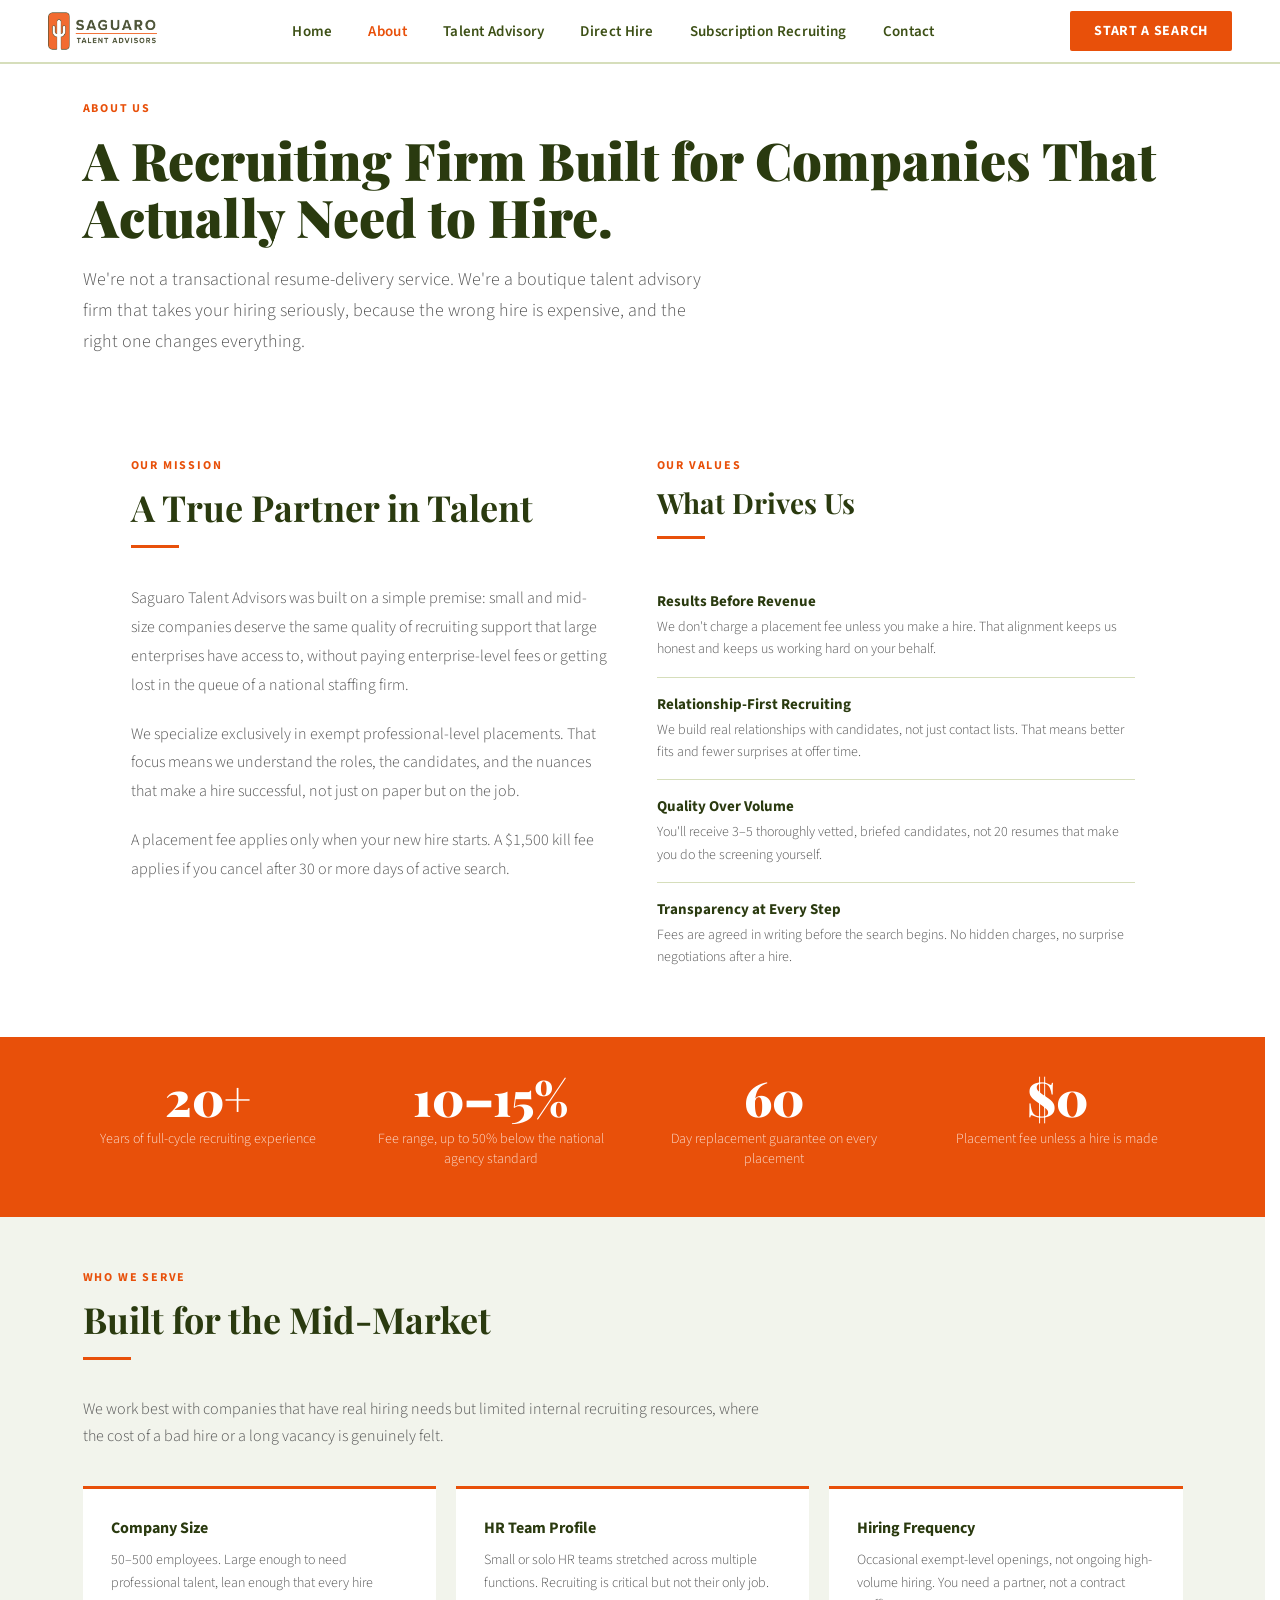
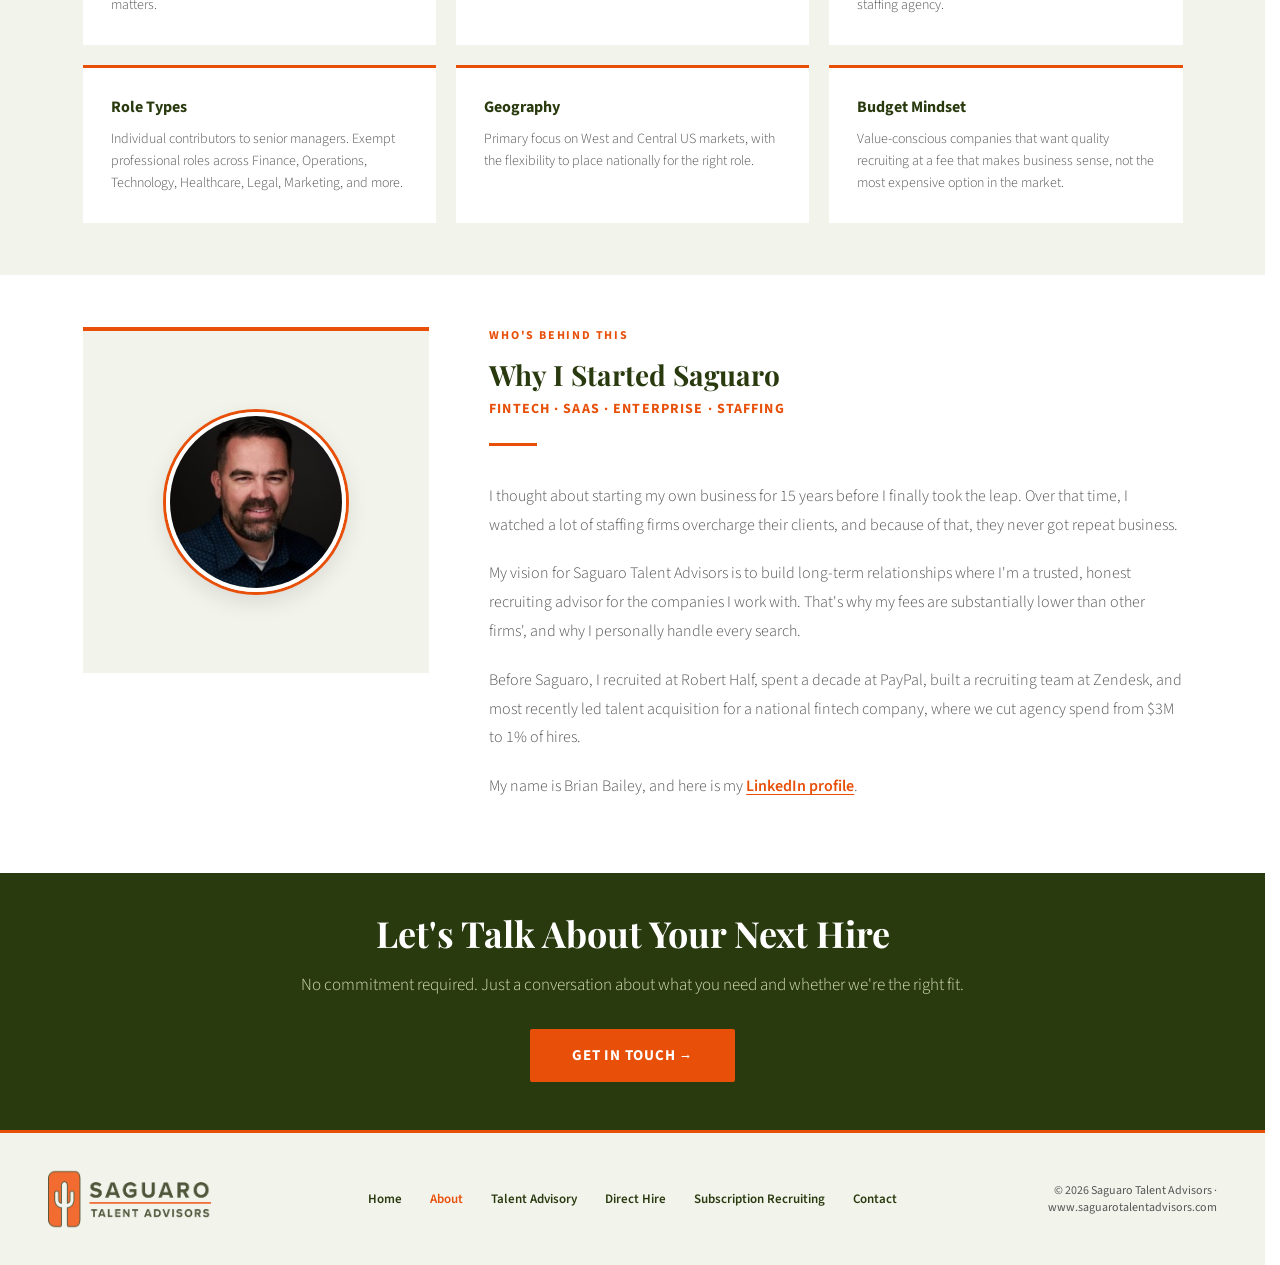
==== commit 49699533: "Savings claim: up to 50% below national agency standard" ====
--- a/about/index.html
+++ b/about/index.html
@@ -207,7 +207,7 @@
 <div class="stats-band">
   <div class="stats-inner">
     <div class="stat-block"><div class="stat-num">20+</div><div class="stat-label">Years of full-cycle recruiting experience</div></div>
-    <div class="stat-block"><div class="stat-num">10–15%</div><div class="stat-label">Fee range, 30–50% below the national agency standard</div></div>
+    <div class="stat-block"><div class="stat-num">10–15%</div><div class="stat-label">Fee range, up to 50% below the national agency standard</div></div>
     <div class="stat-block"><div class="stat-num">60</div><div class="stat-label">Day replacement guarantee on every placement</div></div>
     <div class="stat-block"><div class="stat-num">$0</div><div class="stat-label">Placement fee unless a hire is made</div></div>
   </div>
